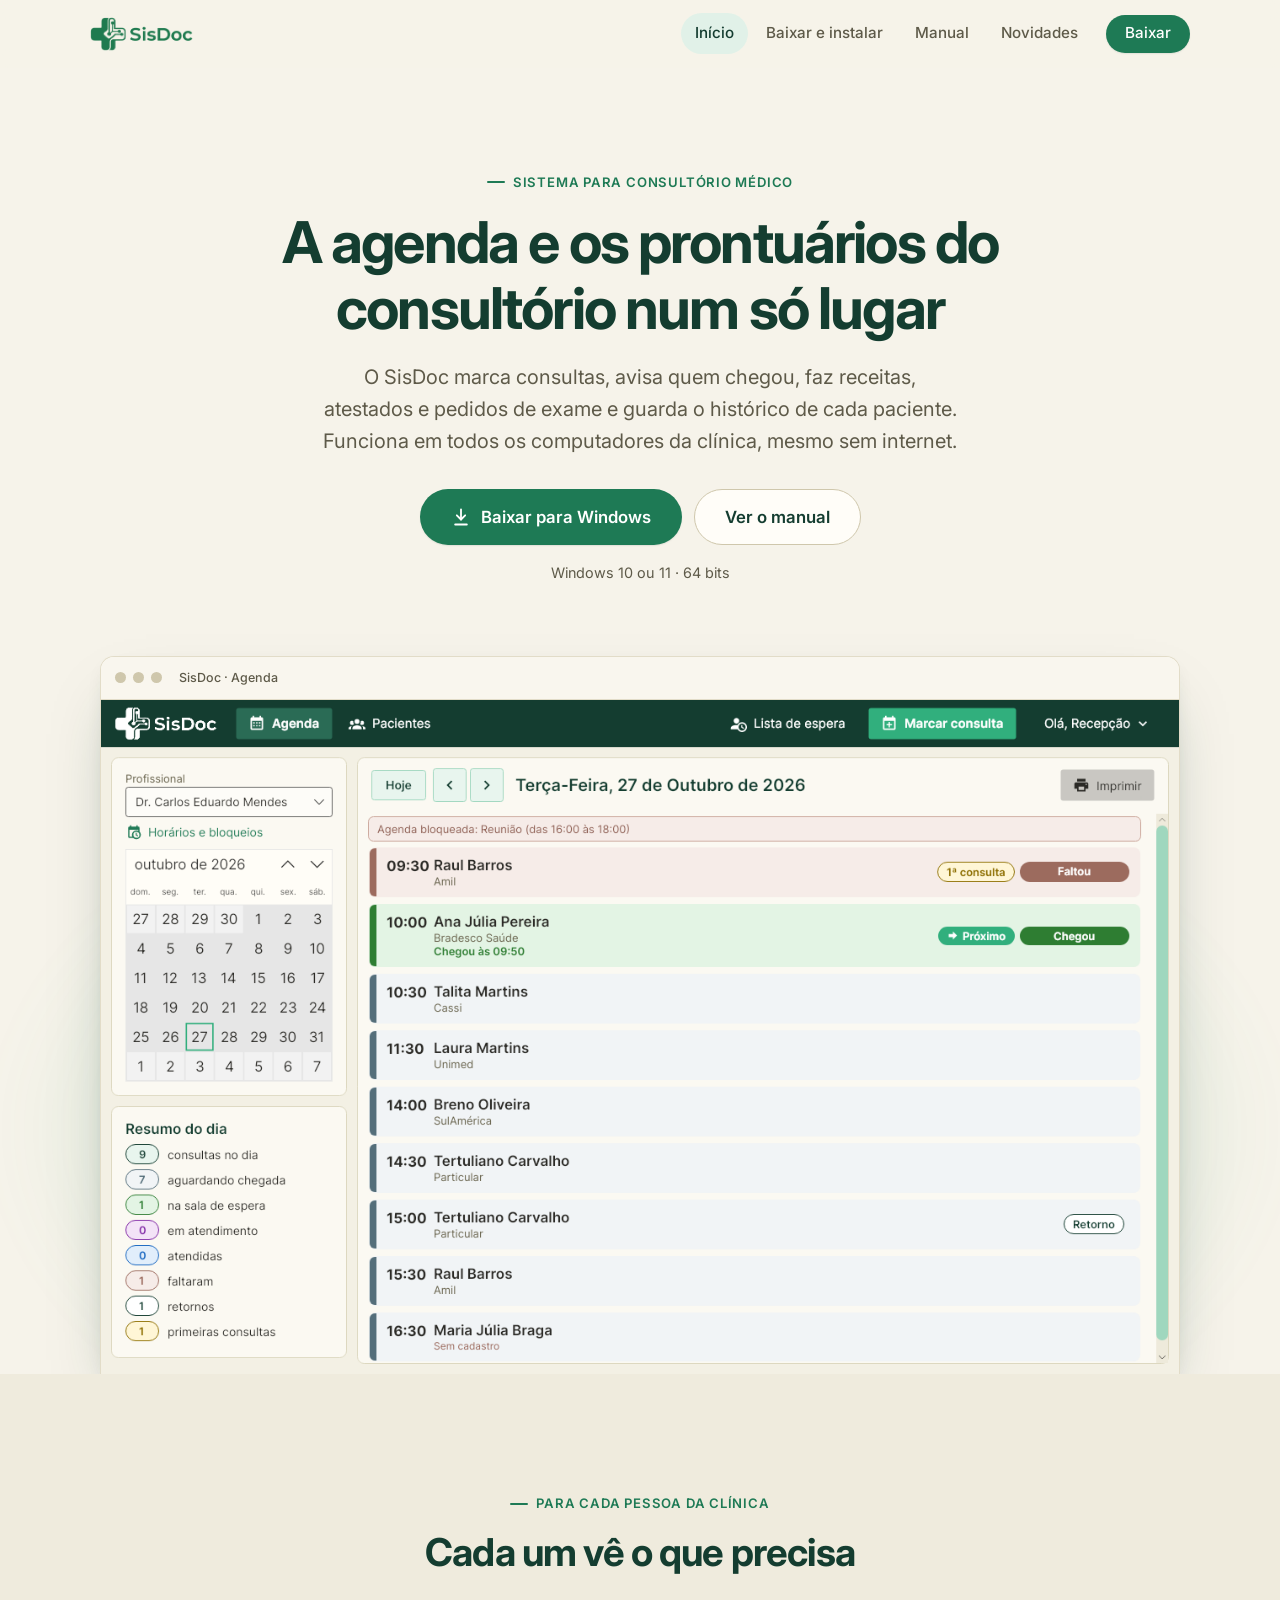
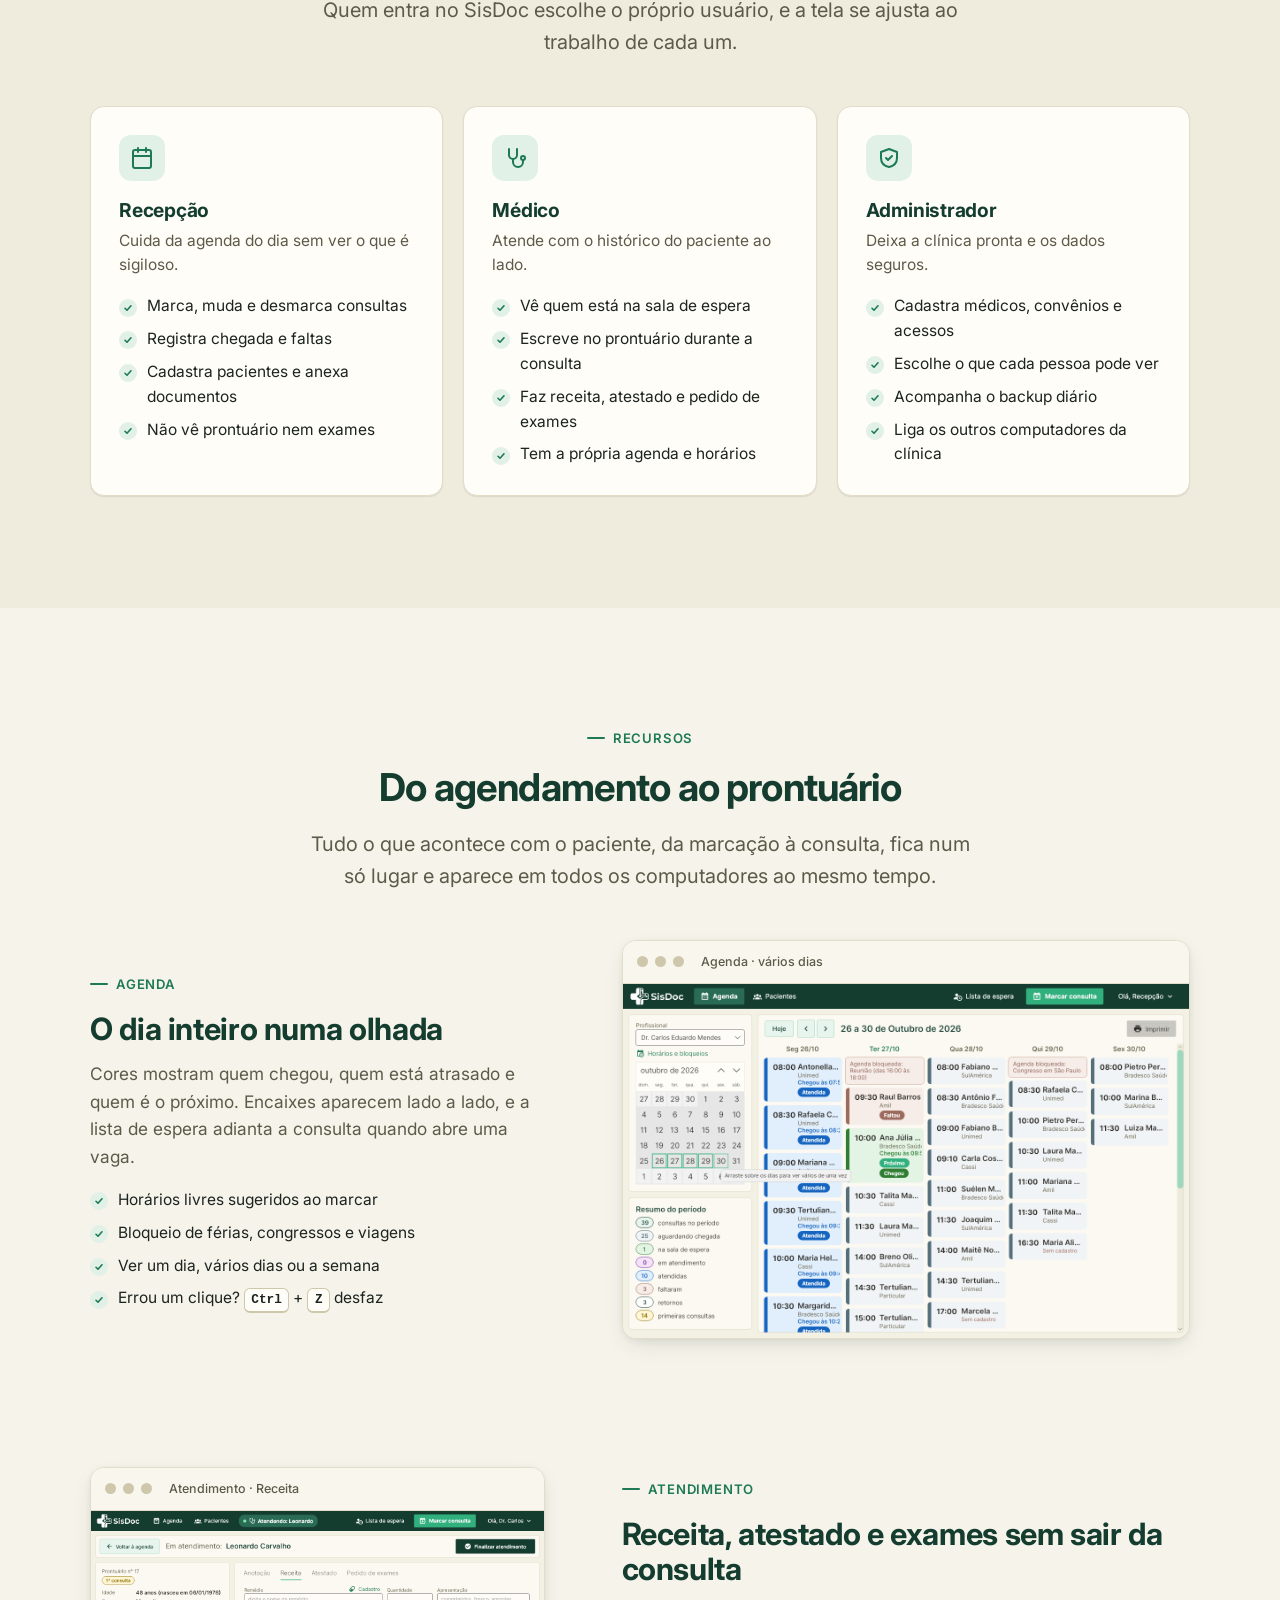
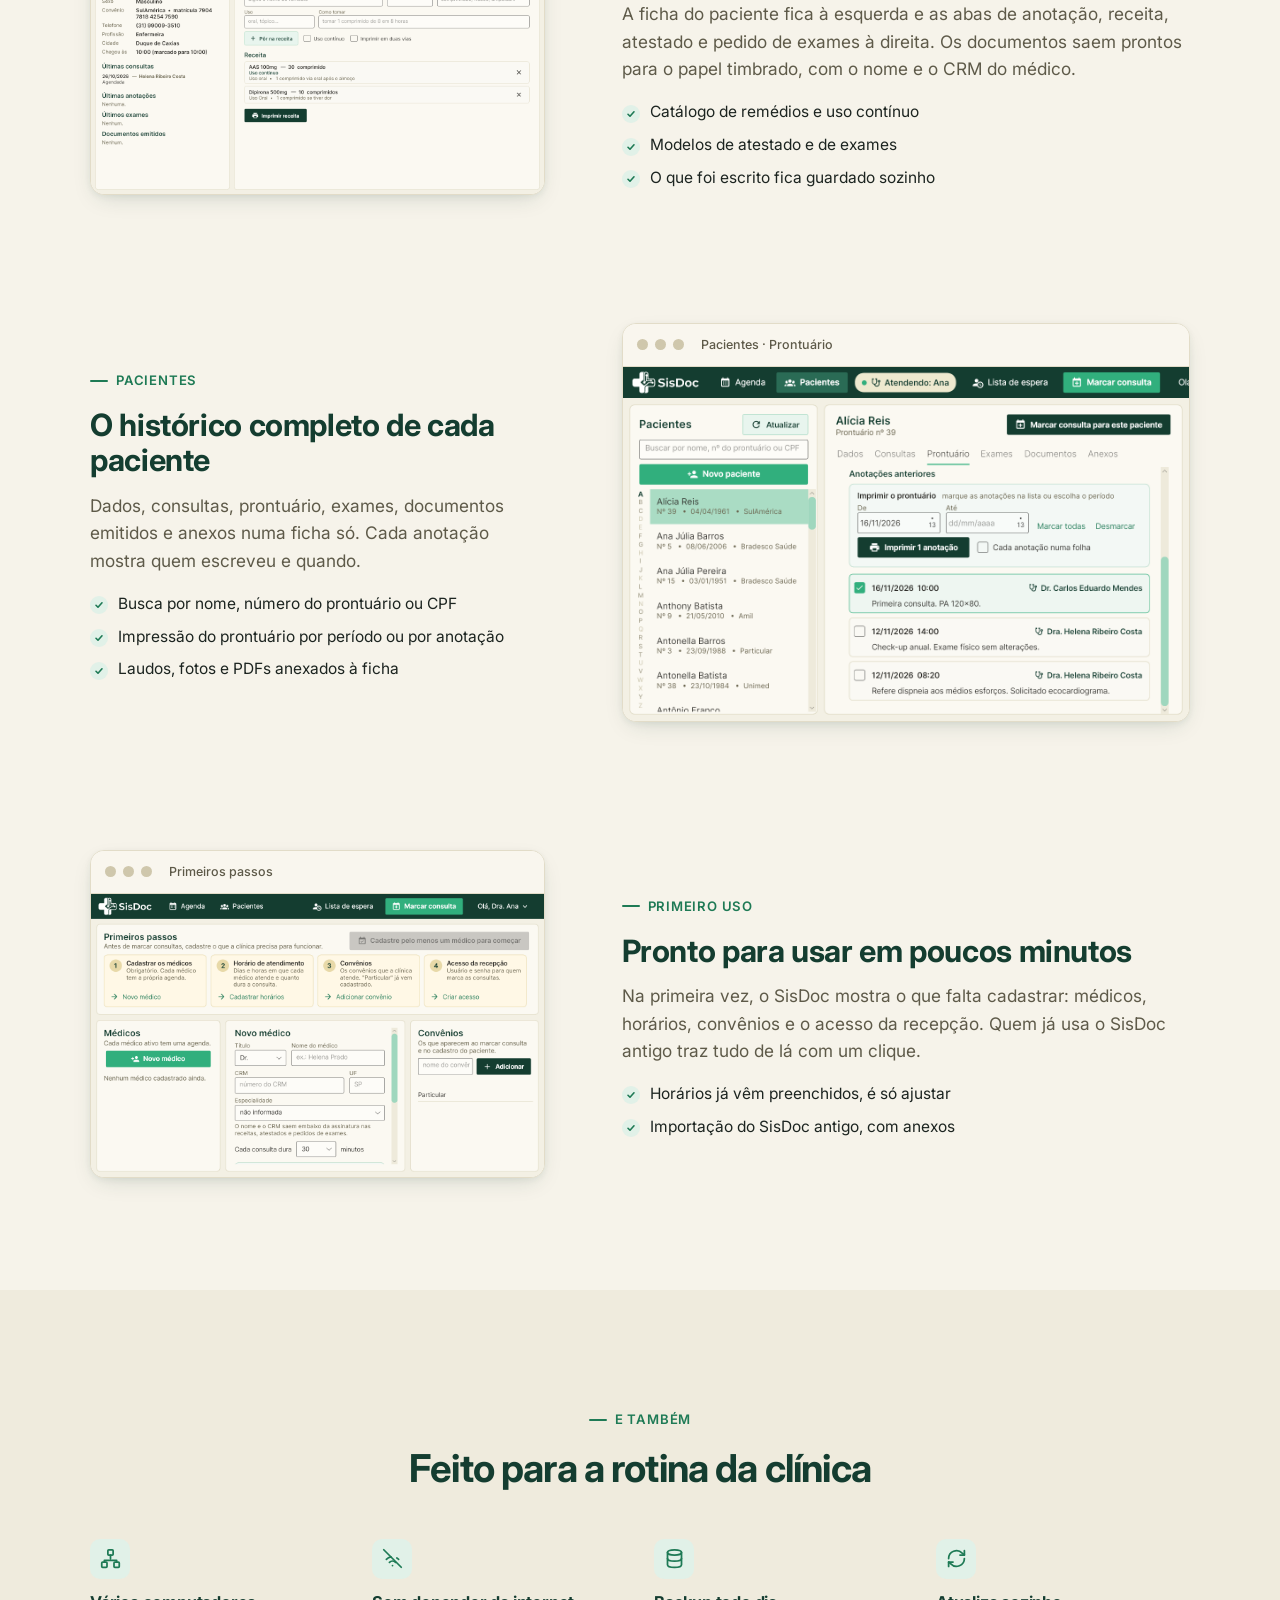
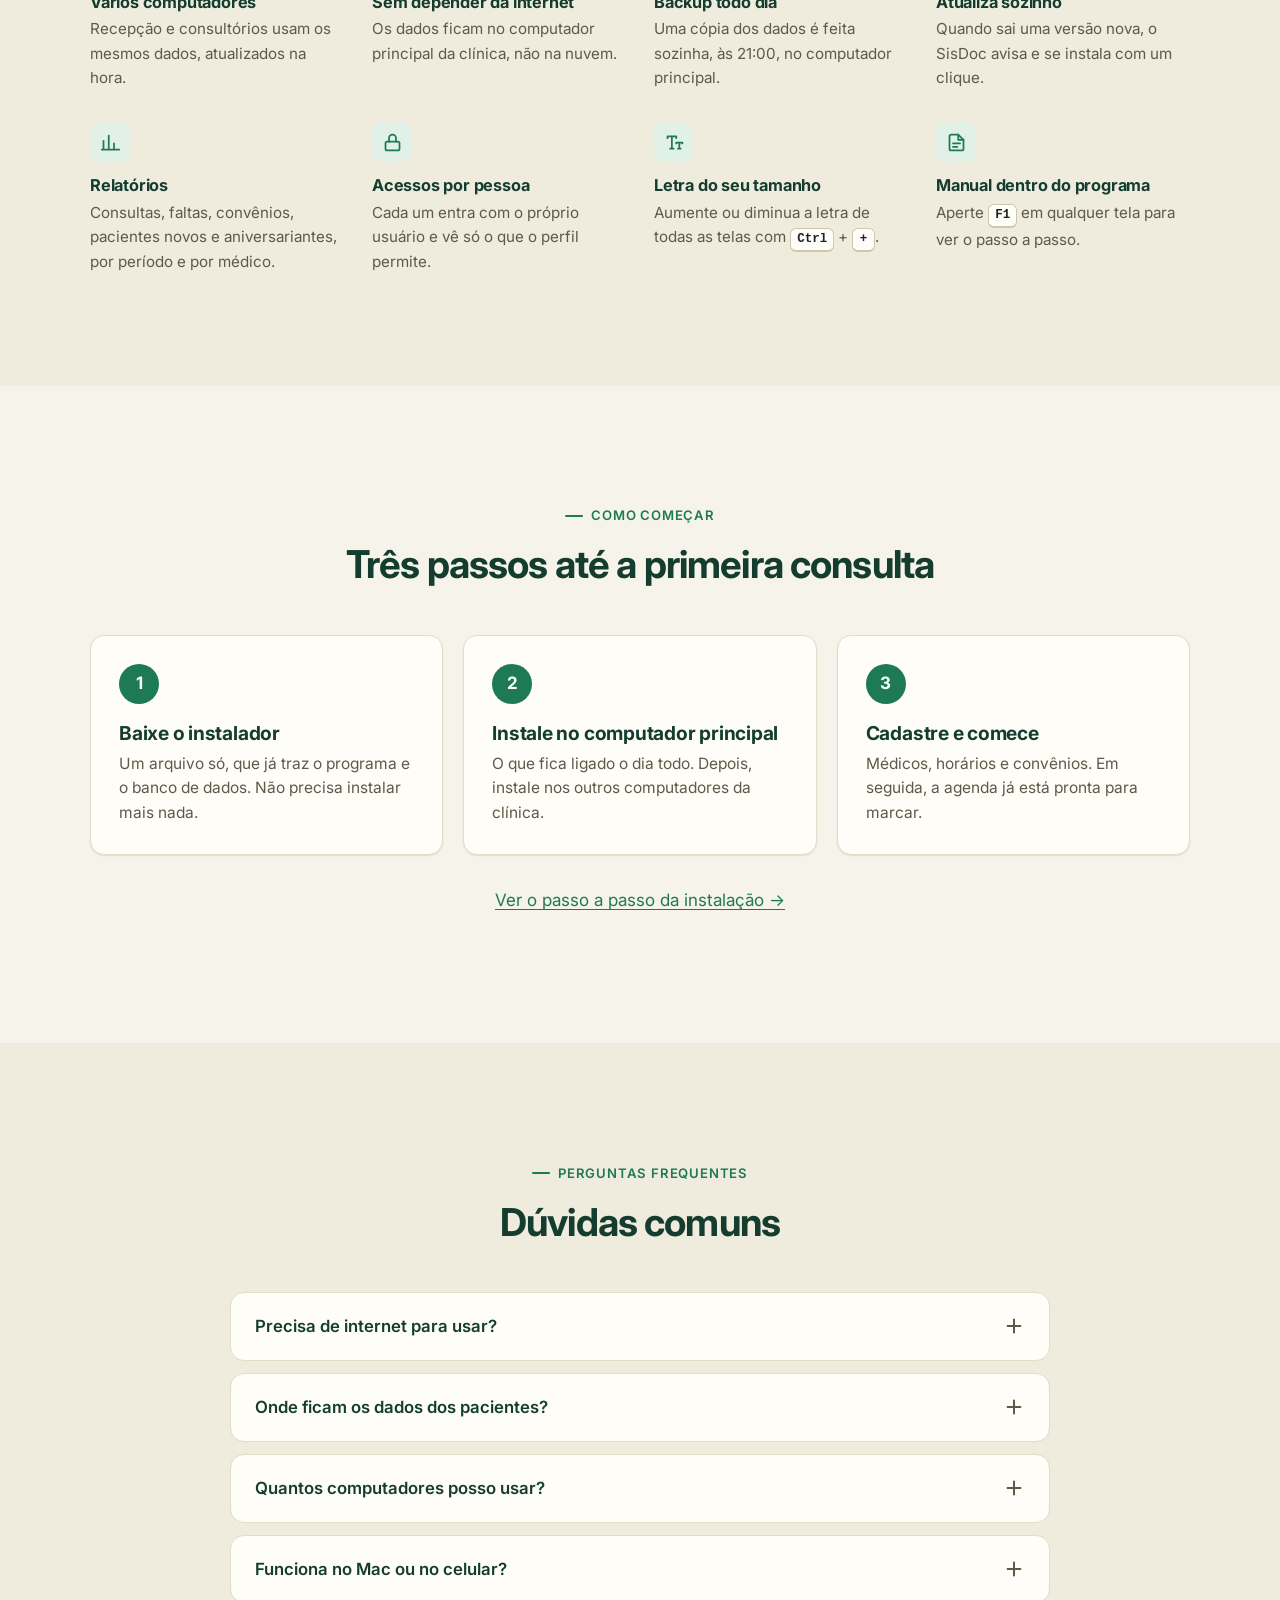
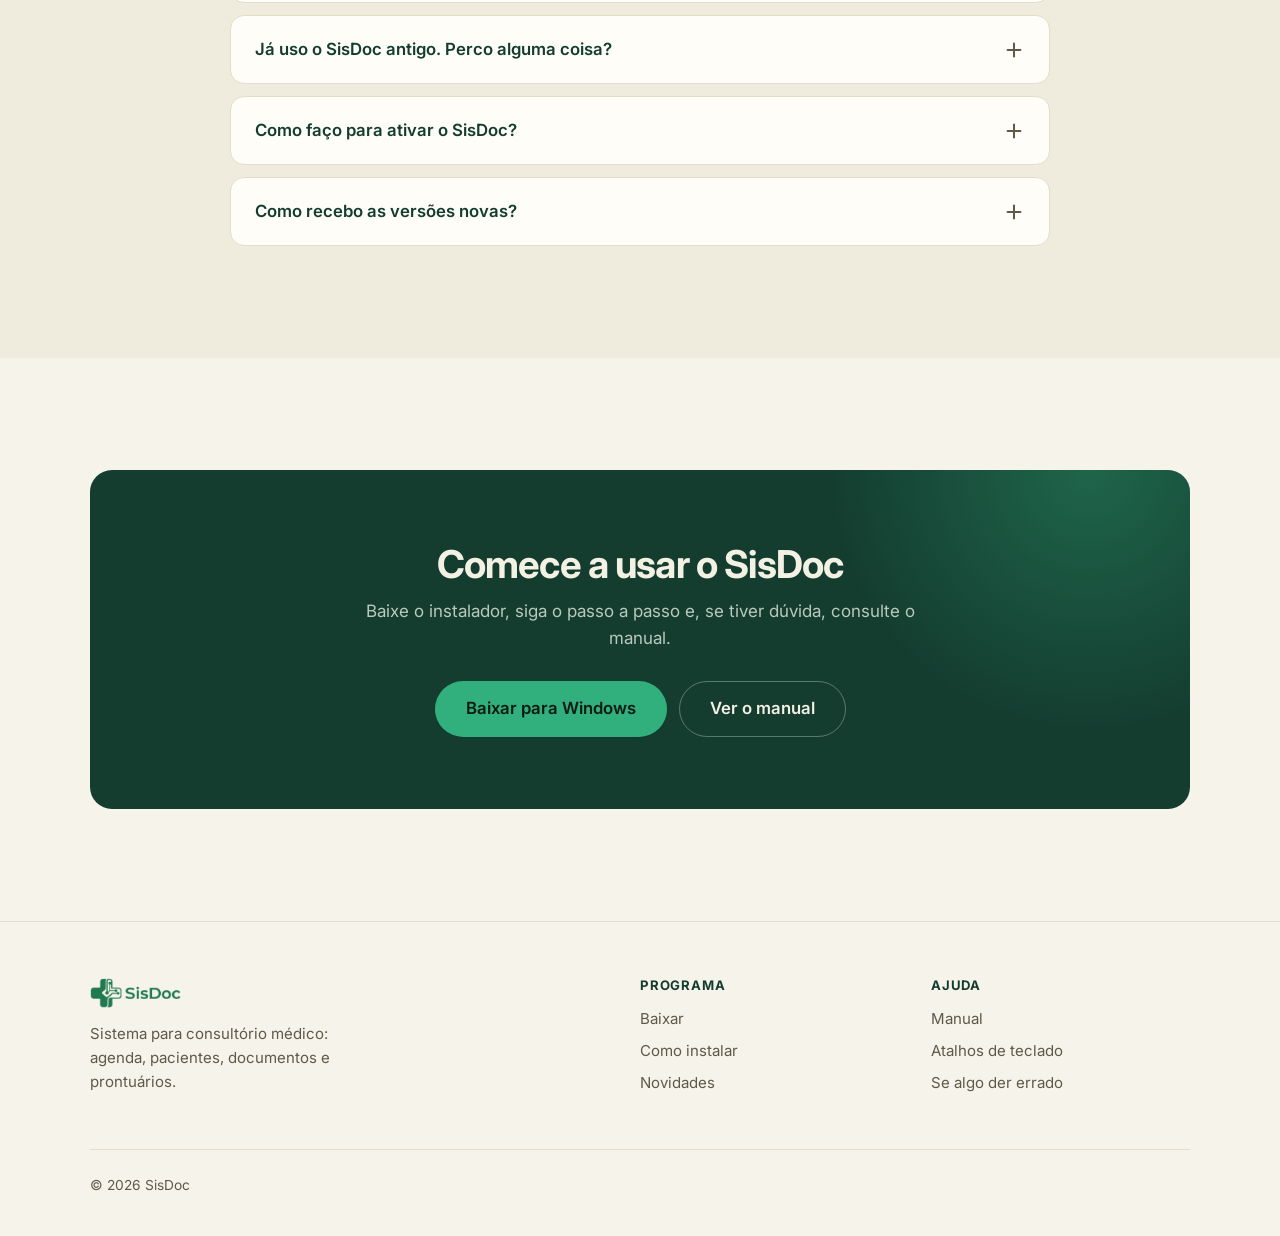
==== index.html @ e2f2bb1e "Site atualizado a partir de d1e80e1" ====
<!doctype html>
<html lang="pt-BR">
<head>
  <meta charset="utf-8">
  <meta name="viewport" content="width=device-width, initial-scale=1">
  <title>SisDoc · Sistema para consultório médico</title>
  <meta name="description" content="Agenda de consultas, cadastro de pacientes, receitas, atestados, pedidos de exame e prontuários num só programa, para a recepção e para o médico.">
  <meta property="og:title" content="SisDoc · Sistema para consultório médico">
  <meta property="og:description" content="A agenda e os prontuários do consultório num só lugar. Funciona em todos os computadores da clínica, mesmo sem internet.">
  <meta property="og:image" content="images/31-agenda-dia.png">
  <meta name="theme-color" content="#143D30">
  <link rel="icon" type="image/png" href="assets/icon.png">
  <link rel="preconnect" href="https://fonts.googleapis.com">
  <link rel="preconnect" href="https://fonts.gstatic.com" crossorigin>
  <link href="https://fonts.googleapis.com/css2?family=Inter:wght@400;500;600;700;800&display=swap" rel="stylesheet">
  <link rel="stylesheet" href="assets/style.css">
  <script>document.documentElement.classList.add("js")</script>
</head>
<body>
  <a class="skip-link" href="#conteudo">Pular para o conteúdo</a>

  <header class="site-header">
    <div class="container">
      <a class="brand" href="./" aria-label="SisDoc, página inicial">
        <img class="logo-light" src="assets/logo.png" alt="SisDoc" width="104" height="34">
        <img class="logo-dark" src="assets/logo-white.png" alt="SisDoc" width="104" height="34">
      </a>
      <button class="nav-toggle" type="button" aria-expanded="false" aria-controls="menu" aria-label="Abrir o menu">
        <svg viewBox="0 0 24 24" fill="none" stroke="currentColor" stroke-width="2" stroke-linecap="round"><path d="M4 7h16M4 12h16M4 17h16"/></svg>
      </button>
      <nav class="nav" id="menu" aria-label="Principal">
        <a href="./" aria-current="page">Início</a>
        <a href="baixar.html">Baixar e instalar</a>
        <a href="manual.html">Manual</a>
        <a href="novidades.html">Novidades</a>
        <a class="btn btn-primary btn-sm" href="baixar.html">Baixar</a>
      </nav>
    </div>
  </header>

  <main id="conteudo">
    <div class="hero">
      <div class="container">
        <p class="eyebrow">Sistema para consultório médico</p>
        <h1>A agenda e os prontuários do consultório num só lugar</h1>
        <p class="lead">O SisDoc marca consultas, avisa quem chegou, faz receitas, atestados e pedidos de exame e guarda o histórico de cada paciente. Funciona em todos os computadores da clínica, mesmo sem internet.</p>
        <div class="hero-actions">
          <a class="btn btn-primary btn-lg" href="baixar.html">
            <svg viewBox="0 0 24 24" fill="none" stroke="currentColor" stroke-width="2.2" stroke-linecap="round" stroke-linejoin="round" aria-hidden="true"><path d="M12 3v12"/><path d="m7 10 5 5 5-5"/><path d="M5 21h14"/></svg>
            Baixar para Windows
          </a>
          <a class="btn btn-secondary btn-lg" href="manual.html">Ver o manual</a>
        </div>
        <p class="hero-meta" data-release-summary>Windows 10 ou 11 · 64 bits</p>
        <div class="hero-shot">
          <div class="window">
            <div class="window-bar" aria-hidden="true"><span></span><span></span><span></span><em>SisDoc · Agenda</em></div>
            <img src="images/31-agenda-dia.png" width="1280" height="800" alt="Tela da agenda do SisDoc: à esquerda o calendário e o resumo do dia, à direita as consultas do dia com o nome do paciente, o convênio e etiquetas como Chegou, Próximo, Faltou e 1ª consulta.">
          </div>
        </div>
      </div>
    </div>

    <section class="section-alt" id="para-quem">
      <div class="container">
        <div class="section-head center reveal">
          <p class="eyebrow">Para cada pessoa da clínica</p>
          <h2>Cada um vê o que precisa</h2>
          <p class="lead">Quem entra no SisDoc escolhe o próprio usuário, e a tela se ajusta ao trabalho de cada um.</p>
        </div>
        <div class="cards">
          <article class="card reveal">
            <div class="icon-badge"><svg viewBox="0 0 24 24" fill="none" stroke="currentColor" stroke-width="2" stroke-linecap="round" stroke-linejoin="round" aria-hidden="true"><rect x="3" y="4" width="18" height="18" rx="2"/><path d="M16 2v4M8 2v4M3 10h18"/></svg></div>
            <h3>Recepção</h3>
            <p class="muted">Cuida da agenda do dia sem ver o que é sigiloso.</p>
            <ul class="checklist">
              <li>Marca, muda e desmarca consultas</li>
              <li>Registra chegada e faltas</li>
              <li>Cadastra pacientes e anexa documentos</li>
              <li>Não vê prontuário nem exames</li>
            </ul>
          </article>
          <article class="card reveal">
            <div class="icon-badge"><svg viewBox="0 0 24 24" fill="none" stroke="currentColor" stroke-width="2" stroke-linecap="round" stroke-linejoin="round" aria-hidden="true"><path d="M6 3v6a4 4 0 0 0 8 0V3"/><path d="M10 13v3a5 5 0 0 0 10 0v-2"/><circle cx="20" cy="12" r="2"/></svg></div>
            <h3>Médico</h3>
            <p class="muted">Atende com o histórico do paciente ao lado.</p>
            <ul class="checklist">
              <li>Vê quem está na sala de espera</li>
              <li>Escreve no prontuário durante a consulta</li>
              <li>Faz receita, atestado e pedido de exames</li>
              <li>Tem a própria agenda e horários</li>
            </ul>
          </article>
          <article class="card reveal">
            <div class="icon-badge"><svg viewBox="0 0 24 24" fill="none" stroke="currentColor" stroke-width="2" stroke-linecap="round" stroke-linejoin="round" aria-hidden="true"><path d="M12 3 4 6v6c0 5 3.5 8 8 9 4.5-1 8-4 8-9V6z"/><path d="m9 12 2 2 4-4"/></svg></div>
            <h3>Administrador</h3>
            <p class="muted">Deixa a clínica pronta e os dados seguros.</p>
            <ul class="checklist">
              <li>Cadastra médicos, convênios e acessos</li>
              <li>Escolhe o que cada pessoa pode ver</li>
              <li>Acompanha o backup diário</li>
              <li>Liga os outros computadores da clínica</li>
            </ul>
          </article>
        </div>
      </div>
    </section>

    <section id="recursos">
      <div class="container">
        <div class="section-head center reveal">
          <p class="eyebrow">Recursos</p>
          <h2>Do agendamento ao prontuário</h2>
          <p class="lead">Tudo o que acontece com o paciente, da marcação à consulta, fica num só lugar e aparece em todos os computadores ao mesmo tempo.</p>
        </div>

        <div class="feature reveal">
          <div class="feature-text">
            <p class="eyebrow">Agenda</p>
            <h3>O dia inteiro numa olhada</h3>
            <p class="lead">Cores mostram quem chegou, quem está atrasado e quem é o próximo. Encaixes aparecem lado a lado, e a lista de espera adianta a consulta quando abre uma vaga.</p>
            <ul class="checklist">
              <li>Horários livres sugeridos ao marcar</li>
              <li>Bloqueio de férias, congressos e viagens</li>
              <li>Ver um dia, vários dias ou a semana</li>
              <li>Errou um clique? <kbd>Ctrl</kbd> + <kbd>Z</kbd> desfaz</li>
            </ul>
          </div>
          <div class="window">
            <div class="window-bar" aria-hidden="true"><span></span><span></span><span></span><em>Agenda · vários dias</em></div>
            <img src="images/32-agenda-varios-dias.png" width="1280" height="800" loading="lazy" alt="Agenda de segunda a sexta lado a lado, com consultas atendidas em azul, quem chegou em verde, faltas e dias bloqueados.">
          </div>
        </div>

        <div class="feature reverse reveal">
          <div class="feature-text">
            <p class="eyebrow">Atendimento</p>
            <h3>Receita, atestado e exames sem sair da consulta</h3>
            <p class="lead">A ficha do paciente fica à esquerda e as abas de anotação, receita, atestado e pedido de exames à direita. Os documentos saem prontos para o papel timbrado, com o nome e o CRM do médico.</p>
            <ul class="checklist">
              <li>Catálogo de remédios e uso contínuo</li>
              <li>Modelos de atestado e de exames</li>
              <li>O que foi escrito fica guardado sozinho</li>
            </ul>
          </div>
          <div class="window">
            <div class="window-bar" aria-hidden="true"><span></span><span></span><span></span><em>Atendimento · Receita</em></div>
            <img src="images/23-atendimento-receita.png" width="1280" height="800" loading="lazy" alt="Tela de atendimento: à esquerda a ficha resumida do paciente, à direita a aba Receita com dois remédios e o botão Imprimir receita.">
          </div>
        </div>

        <div class="feature reveal">
          <div class="feature-text">
            <p class="eyebrow">Pacientes</p>
            <h3>O histórico completo de cada paciente</h3>
            <p class="lead">Dados, consultas, prontuário, exames, documentos emitidos e anexos numa ficha só. Cada anotação mostra quem escreveu e quando.</p>
            <ul class="checklist">
              <li>Busca por nome, número do prontuário ou CPF</li>
              <li>Impressão do prontuário por período ou por anotação</li>
              <li>Laudos, fotos e PDFs anexados à ficha</li>
            </ul>
          </div>
          <div class="window">
            <div class="window-bar" aria-hidden="true"><span></span><span></span><span></span><em>Pacientes · Prontuário</em></div>
            <img src="images/44-imprimir-prontuario.png" width="1280" height="800" loading="lazy" alt="Ficha do paciente na aba Prontuário, com as anotações anteriores, o nome do médico em cada uma e as opções para imprimir.">
          </div>
        </div>

        <div class="feature reverse reveal">
          <div class="feature-text">
            <p class="eyebrow">Primeiro uso</p>
            <h3>Pronto para usar em poucos minutos</h3>
            <p class="lead">Na primeira vez, o SisDoc mostra o que falta cadastrar: médicos, horários, convênios e o acesso da recepção. Quem já usa o SisDoc antigo traz tudo de lá com um clique.</p>
            <ul class="checklist">
              <li>Horários já vêm preenchidos, é só ajustar</li>
              <li>Importação do SisDoc antigo, com anexos</li>
            </ul>
          </div>
          <div class="window">
            <div class="window-bar" aria-hidden="true"><span></span><span></span><span></span><em>Primeiros passos</em></div>
            <img src="images/42-primeiros-passos.png" width="1280" height="800" loading="lazy" alt="Tela Primeiros passos com quatro etapas: cadastrar os médicos, horário de atendimento, convênios e acesso da recepção.">
          </div>
        </div>
      </div>
    </section>

    <section class="section-alt" id="mais">
      <div class="container">
        <div class="section-head center reveal">
          <p class="eyebrow">E também</p>
          <h2>Feito para a rotina da clínica</h2>
        </div>
        <div class="mini-grid">
          <div class="mini reveal">
            <div class="icon-badge"><svg viewBox="0 0 24 24" fill="none" stroke="currentColor" stroke-width="2" stroke-linecap="round" stroke-linejoin="round" aria-hidden="true"><rect x="9" y="2" width="6" height="6" rx="1"/><rect x="2" y="16" width="6" height="6" rx="1"/><rect x="16" y="16" width="6" height="6" rx="1"/><path d="M12 8v4M5 16v-2h14v2"/></svg></div>
            <h3>Vários computadores</h3>
            <p>Recepção e consultórios usam os mesmos dados, atualizados na hora.</p>
          </div>
          <div class="mini reveal">
            <div class="icon-badge"><svg viewBox="0 0 24 24" fill="none" stroke="currentColor" stroke-width="2" stroke-linecap="round" stroke-linejoin="round" aria-hidden="true"><path d="m2 2 20 20"/><path d="M8.5 16.5a5 5 0 0 1 7 0"/><path d="M5 12.9a10 10 0 0 1 5.2-2.8M19 12.9a10 10 0 0 0-2-1.5"/><path d="M12 20h.01"/></svg></div>
            <h3>Sem depender da internet</h3>
            <p>Os dados ficam no computador principal da clínica, não na nuvem.</p>
          </div>
          <div class="mini reveal">
            <div class="icon-badge"><svg viewBox="0 0 24 24" fill="none" stroke="currentColor" stroke-width="2" stroke-linecap="round" stroke-linejoin="round" aria-hidden="true"><ellipse cx="12" cy="5" rx="8" ry="3"/><path d="M4 5v14c0 1.7 3.6 3 8 3s8-1.3 8-3V5"/><path d="M4 12c0 1.7 3.6 3 8 3s8-1.3 8-3"/></svg></div>
            <h3>Backup todo dia</h3>
            <p>Uma cópia dos dados é feita sozinha, às 21:00, no computador principal.</p>
          </div>
          <div class="mini reveal">
            <div class="icon-badge"><svg viewBox="0 0 24 24" fill="none" stroke="currentColor" stroke-width="2" stroke-linecap="round" stroke-linejoin="round" aria-hidden="true"><path d="M21 12a9 9 0 0 1-15.5 6.2L3 16"/><path d="M3 12a9 9 0 0 1 15.5-6.2L21 8"/><path d="M21 3v5h-5M3 21v-5h5"/></svg></div>
            <h3>Atualiza sozinho</h3>
            <p>Quando sai uma versão nova, o SisDoc avisa e se instala com um clique.</p>
          </div>
          <div class="mini reveal">
            <div class="icon-badge"><svg viewBox="0 0 24 24" fill="none" stroke="currentColor" stroke-width="2" stroke-linecap="round" stroke-linejoin="round" aria-hidden="true"><path d="M4 20V10M10 20V4M16 20v-7M22 20H2"/></svg></div>
            <h3>Relatórios</h3>
            <p>Consultas, faltas, convênios, pacientes novos e aniversariantes, por período e por médico.</p>
          </div>
          <div class="mini reveal">
            <div class="icon-badge"><svg viewBox="0 0 24 24" fill="none" stroke="currentColor" stroke-width="2" stroke-linecap="round" stroke-linejoin="round" aria-hidden="true"><rect x="4" y="11" width="16" height="10" rx="2"/><path d="M8 11V7a4 4 0 0 1 8 0v4"/></svg></div>
            <h3>Acessos por pessoa</h3>
            <p>Cada um entra com o próprio usuário e vê só o que o perfil permite.</p>
          </div>
          <div class="mini reveal">
            <div class="icon-badge"><svg viewBox="0 0 24 24" fill="none" stroke="currentColor" stroke-width="2" stroke-linecap="round" stroke-linejoin="round" aria-hidden="true"><path d="M4 7V5h10v2M9 5v14M7 19h4"/><path d="M14 13v-1h7v1M17.5 12v7M16 19h3"/></svg></div>
            <h3>Letra do seu tamanho</h3>
            <p>Aumente ou diminua a letra de todas as telas com <kbd>Ctrl</kbd> + <kbd>+</kbd>.</p>
          </div>
          <div class="mini reveal">
            <div class="icon-badge"><svg viewBox="0 0 24 24" fill="none" stroke="currentColor" stroke-width="2" stroke-linecap="round" stroke-linejoin="round" aria-hidden="true"><path d="M14 3H6a2 2 0 0 0-2 2v14a2 2 0 0 0 2 2h12a2 2 0 0 0 2-2V9z"/><path d="M14 3v6h6M8 13h8M8 17h5"/></svg></div>
            <h3>Manual dentro do programa</h3>
            <p>Aperte <kbd>F1</kbd> em qualquer tela para ver o passo a passo.</p>
          </div>
        </div>
      </div>
    </section>

    <section id="como-comecar">
      <div class="container">
        <div class="section-head center reveal">
          <p class="eyebrow">Como começar</p>
          <h2>Três passos até a primeira consulta</h2>
        </div>
        <div class="steps-row">
          <div class="card step-card reveal">
            <h3>Baixe o instalador</h3>
            <p class="muted">Um arquivo só, que já traz o programa e o banco de dados. Não precisa instalar mais nada.</p>
          </div>
          <div class="card step-card reveal">
            <h3>Instale no computador principal</h3>
            <p class="muted">O que fica ligado o dia todo. Depois, instale nos outros computadores da clínica.</p>
          </div>
          <div class="card step-card reveal">
            <h3>Cadastre e comece</h3>
            <p class="muted">Médicos, horários e convênios. Em seguida, a agenda já está pronta para marcar.</p>
          </div>
        </div>
        <p class="reveal" style="text-align:center;margin-top:32px"><a href="baixar.html">Ver o passo a passo da instalação →</a></p>
      </div>
    </section>

    <section class="section-alt" id="perguntas">
      <div class="container">
        <div class="section-head center reveal">
          <p class="eyebrow">Perguntas frequentes</p>
          <h2>Dúvidas comuns</h2>
        </div>
        <div class="faq">
          <details class="reveal">
            <summary>Precisa de internet para usar?</summary>
            <div><p>Não. Os computadores da clínica conversam pela rede local. A internet só é usada para baixar o instalador e as atualizações.</p></div>
          </details>
          <details class="reveal">
            <summary>Onde ficam os dados dos pacientes?</summary>
            <div><p>No computador principal da clínica, que guarda o banco de dados e faz um backup todo dia às 21:00. Nada é enviado para a internet. De vez em quando, copie a pasta de backups para um HD externo.</p></div>
          </details>
          <details class="reveal">
            <summary>Quantos computadores posso usar?</summary>
            <div><p>Quantos a clínica tiver, desde que estejam na mesma rede. Instale primeiro no computador principal e depois nos outros, com o mesmo instalador.</p></div>
          </details>
          <details class="reveal">
            <summary>Funciona no Mac ou no celular?</summary>
            <div><p>O instalador é para Windows 10 ou 11, de 64 bits. Não há versão para celular.</p></div>
          </details>
          <details class="reveal">
            <summary>Já uso o SisDoc antigo. Perco alguma coisa?</summary>
            <div><p>Não. Na primeira vez que abrir, escolha <b>Importar do SisDoc antigo</b>: médicos, convênios, pacientes, consultas, prontuários e anexos vêm junto, e os usuários e senhas continuam os mesmos. O arquivo antigo só é lido, nunca alterado.</p></div>
          </details>
          <details class="reveal">
            <summary>Como faço para ativar o SisDoc?</summary>
            <div><p>Na primeira vez em cada computador, aparece a tela <b>Ativar o SisDoc neste computador</b>. A ativação é feita pelo responsável pelo SisDoc, uma vez só: chame-o na hora de instalar.</p></div>
          </details>
          <details class="reveal">
            <summary>Como recebo as versões novas?</summary>
            <div><p>Sozinho. Ao abrir, o SisDoc avisa quando há versão nova: clique em <b>Atualizar agora</b> e aceite a permissão do Windows. Os dados da clínica não mudam. Veja o que mudou em <a href="novidades.html">Novidades</a>.</p></div>
          </details>
        </div>
      </div>
    </section>

    <section id="comecar">
      <div class="container">
        <div class="cta-band reveal">
          <h2>Comece a usar o SisDoc</h2>
          <p>Baixe o instalador, siga o passo a passo e, se tiver dúvida, consulte o manual.</p>
          <div class="hero-actions">
            <a class="btn btn-primary btn-lg" href="baixar.html">Baixar para Windows</a>
            <a class="btn btn-ghost-light btn-lg" href="manual.html">Ver o manual</a>
          </div>
        </div>
      </div>
    </section>
  </main>

  <footer class="site-footer">
    <div class="container">
      <div class="footer-grid">
        <div class="footer-brand">
          <img class="logo-light" src="assets/logo.png" alt="SisDoc" width="91" height="30">
          <img class="logo-dark" src="assets/logo-white.png" alt="SisDoc" width="91" height="30">
          <p>Sistema para consultório médico: agenda, pacientes, documentos e prontuários.</p>
        </div>
        <div>
          <h4>Programa</h4>
          <ul>
            <li><a href="baixar.html">Baixar</a></li>
            <li><a href="baixar.html#instalar">Como instalar</a></li>
            <li><a href="novidades.html">Novidades</a></li>
          </ul>
        </div>
        <div>
          <h4>Ajuda</h4>
          <ul>
            <li><a href="manual.html">Manual</a></li>
            <li><a href="manual.html#/atalhos">Atalhos de teclado</a></li>
            <li><a href="baixar.html#problemas">Se algo der errado</a></li>
          </ul>
        </div>
      </div>
      <div class="footer-bottom">
        <span>© <span data-year>2026</span> SisDoc</span>
        <span data-release-version></span>
      </div>
    </div>
  </footer>

  <script src="assets/site.js" defer></script>
</body>
</html>
---- assets/style.css ----
:root {
  --bg: #F6F3EA;
  --bg-alt: #EFEBDD;
  --surface: #FFFDF8;
  --surface-muted: #F9F6EE;
  --border: #E2DCC8;
  --border-strong: #CFC7AC;
  --text: #1C2420;
  --text-muted: #5E5A49;
  --heading: #143D30;
  --brand: #1E7A55;
  --brand-hover: #17644A;
  --brand-soft: #E1F1E8;
  --brand-softer: #EEF7F1;
  --on-brand: #FFFFFF;
  --accent: #31AF7D;
  --dark-band: #143D30;
  --on-dark: #F3F0E4;
  --on-dark-muted: #B9C9BF;
  --notice: #FBF3D9;
  --notice-border: #E8D79C;
  --windows-blue: #0067B8;
  --shadow-sm: 0 1px 2px rgba(20, 61, 48, .06), 0 1px 1px rgba(20, 61, 48, .04);
  --shadow-md: 0 8px 24px -8px rgba(20, 61, 48, .18), 0 2px 6px rgba(20, 61, 48, .06);
  --shadow-lg: 0 32px 64px -24px rgba(20, 61, 48, .35), 0 8px 20px -8px rgba(20, 61, 48, .15);
  --radius-sm: 8px;
  --radius: 14px;
  --radius-lg: 22px;
  --max: 1140px;
  --header-h: 68px;
  color-scheme: light;
}

@media (prefers-color-scheme: dark) {
  :root {
    --bg: #0F1714;
    --bg-alt: #131E1A;
    --surface: #17221E;
    --surface-muted: #1B2823;
    --border: #273630;
    --border-strong: #35483F;
    --text: #E6ECE8;
    --text-muted: #A3B0A8;
    --heading: #E9F3EE;
    --brand: #3FBF8B;
    --brand-hover: #5ACB9C;
    --brand-soft: #1C3A2E;
    --brand-softer: #172E25;
    --on-brand: #0B1A13;
    --accent: #3FBF8B;
    --dark-band: #0B2A20;
    --on-dark: #EAF2EE;
    --on-dark-muted: #9FB6A9;
    --notice: #2A2616;
    --notice-border: #4F4525;
    --windows-blue: #4DA3EE;
    --shadow-sm: 0 1px 2px rgba(0, 0, 0, .3);
    --shadow-md: 0 8px 24px -8px rgba(0, 0, 0, .5);
    --shadow-lg: 0 32px 64px -24px rgba(0, 0, 0, .7);
    color-scheme: dark;
  }
  .logo-light { display: none !important; }
  .logo-dark { display: block !important; }
}

*, *::before, *::after { box-sizing: border-box; }
html { -webkit-text-size-adjust: 100%; scroll-behavior: smooth; scroll-padding-top: calc(var(--header-h) + 16px); }
@media (prefers-reduced-motion: reduce) {
  html { scroll-behavior: auto; }
  *, *::before, *::after { transition: none !important; animation: none !important; }
}
body {
  margin: 0;
  background: var(--bg);
  color: var(--text);
  font-family: Inter, system-ui, -apple-system, "Segoe UI", Roboto, sans-serif;
  font-size: 17px;
  line-height: 1.6;
  -webkit-font-smoothing: antialiased;
  text-rendering: optimizeLegibility;
}
img { max-width: 100%; height: auto; display: block; }
a { color: var(--brand); text-underline-offset: 3px; text-decoration-thickness: 1px; }
a:hover { color: var(--brand-hover); }
:focus-visible { outline: 3px solid var(--accent); outline-offset: 3px; border-radius: 4px; }
h1, h2, h3, h4 { color: var(--heading); line-height: 1.15; letter-spacing: -0.022em; margin: 0 0 .5em; font-weight: 700; }
h1 { font-size: clamp(2.1rem, 4.6vw, 3.6rem); letter-spacing: -0.032em; }
h2 { font-size: clamp(1.7rem, 3vw, 2.4rem); }
h3 { font-size: 1.2rem; letter-spacing: -0.012em; }
p { margin: 0 0 1em; }
b, strong { font-weight: 600; }
kbd {
  display: inline-block;
  min-width: 1.8em;
  padding: .1em .5em;
  border: 1px solid var(--border-strong);
  border-bottom-width: 2px;
  border-radius: 6px;
  background: var(--surface);
  font: 600 .82em/1.5 ui-monospace, "Cascadia Mono", Consolas, monospace;
  text-align: center;
  color: var(--text);
}
code {
  font-family: ui-monospace, "Cascadia Mono", Consolas, monospace;
  font-size: .88em;
  background: var(--surface-muted);
  border: 1px solid var(--border);
  border-radius: 5px;
  padding: .05em .4em;
  overflow-wrap: anywhere;
}

.skip-link {
  position: absolute; left: 16px; top: -100px; z-index: 100;
  background: var(--brand); color: var(--on-brand); padding: 10px 16px; border-radius: var(--radius-sm);
}
.skip-link:focus { top: 12px; }

.container { width: 100%; max-width: var(--max); margin: 0 auto; padding: 0 20px; }
.container.narrow { max-width: 820px; }

.site-header {
  position: sticky; top: 0; z-index: 50;
  height: var(--header-h);
  background: color-mix(in srgb, var(--bg) 82%, transparent);
  backdrop-filter: saturate(1.4) blur(14px);
  -webkit-backdrop-filter: saturate(1.4) blur(14px);
  border-bottom: 1px solid transparent;
  transition: border-color .2s;
}
.site-header.scrolled { border-bottom-color: var(--border); }
.site-header .container { height: 100%; display: flex; align-items: center; gap: 24px; }
.brand { display: flex; align-items: center; flex: none; }
.brand img { height: 34px; width: auto; }
.logo-dark { display: none; }
.nav { display: flex; align-items: center; gap: 4px; margin-left: auto; }
.nav a {
  color: var(--text-muted); text-decoration: none; font-weight: 500; font-size: .95rem;
  padding: 8px 14px; border-radius: 999px; transition: color .15s, background .15s;
}
.nav a:hover { color: var(--heading); background: var(--bg-alt); }
.nav a[aria-current="page"] { color: var(--heading); background: var(--brand-soft); }
.nav .btn { margin-left: 10px; }
.nav a.btn-primary { color: var(--on-brand); background: var(--brand); padding: 6px 18px; }
.nav a.btn-primary:hover { color: var(--on-brand); background: var(--brand-hover); }
.nav-toggle {
  display: none; margin-left: auto; background: none; border: 1px solid var(--border);
  border-radius: 10px; width: 44px; height: 44px; color: var(--heading); cursor: pointer;
  align-items: center; justify-content: center;
}
.nav-toggle svg { width: 22px; height: 22px; }

.btn {
  display: inline-flex; align-items: center; justify-content: center; gap: 10px;
  min-height: 46px; padding: 10px 22px; border-radius: 999px;
  font: inherit; font-weight: 600; font-size: .98rem; line-height: 1.2;
  text-decoration: none; cursor: pointer; border: 1px solid transparent;
  transition: background .15s, color .15s, border-color .15s, transform .15s, box-shadow .15s;
  white-space: nowrap;
}
.btn svg { width: 20px; height: 20px; flex: none; }
.btn-primary { background: var(--brand); color: var(--on-brand); box-shadow: var(--shadow-sm); }
.btn-primary:hover { background: var(--brand-hover); color: var(--on-brand); transform: translateY(-1px); box-shadow: var(--shadow-md); }
.btn-secondary { background: var(--surface); color: var(--heading); border-color: var(--border-strong); }
.btn-secondary:hover { color: var(--heading); border-color: var(--heading); }
.btn-ghost-light { background: transparent; color: var(--on-dark); border-color: rgba(255,255,255,.3); }
.btn-ghost-light:hover { color: var(--on-dark); border-color: var(--on-dark); }
.btn-lg { min-height: 56px; padding: 14px 30px; font-size: 1.05rem; }
.btn-sm { min-height: 38px; padding: 6px 16px; font-size: .9rem; }

.eyebrow {
  display: inline-flex; align-items: center; gap: 8px;
  font-size: .82rem; font-weight: 600; letter-spacing: .06em; text-transform: uppercase;
  color: var(--brand); margin: 0 0 16px;
}
.eyebrow::before { content: ""; width: 18px; height: 2px; background: currentColor; border-radius: 2px; }
.lead { font-size: clamp(1.08rem, 1.6vw, 1.25rem); color: var(--text-muted); line-height: 1.6; }
.muted { color: var(--text-muted); }
.small { font-size: .9rem; }

section { padding: clamp(64px, 9vw, 112px) 0; }
.section-alt { background: var(--bg-alt); }
.section-head { max-width: 680px; margin: 0 0 48px; }
.section-head.center { margin-left: auto; margin-right: auto; text-align: center; }
.section-head.center .eyebrow { justify-content: center; }

.hero { padding: clamp(48px, 8vw, 96px) 0 0; text-align: center; overflow: hidden; }
.hero h1 { max-width: 22ch; margin: 0 auto 20px; }
.hero .lead { max-width: 640px; margin: 0 auto 32px; }
.hero-actions { display: flex; gap: 12px; justify-content: center; flex-wrap: wrap; }
.hero-meta { margin: 16px 0 0; font-size: .9rem; color: var(--text-muted); min-height: 1.6em; }
.hero-shot { margin: clamp(40px, 6vw, 72px) auto 0; max-width: 1080px; position: relative; }
.hero-shot::before {
  content: ""; position: absolute; inset: 12% -10% -20%; z-index: -1;
  background: radial-gradient(closest-side, color-mix(in srgb, var(--accent) 28%, transparent), transparent);
  filter: blur(20px);
}

.window {
  background: var(--surface);
  border: 1px solid var(--border);
  border-radius: var(--radius);
  box-shadow: var(--shadow-lg);
  overflow: hidden;
}
.window-bar { display: flex; align-items: center; gap: 7px; padding: 11px 14px; background: var(--surface-muted); border-bottom: 1px solid var(--border); }
.window-bar span { width: 11px; height: 11px; border-radius: 50%; background: var(--border-strong); }
.window-bar em { margin-left: 10px; font-style: normal; font-size: .78rem; color: var(--text-muted); font-weight: 500; }
.window img { width: 100%; }
.hero .window { border-bottom-left-radius: 0; border-bottom-right-radius: 0; border-bottom: 0; }

.cards { display: grid; gap: 20px; grid-template-columns: repeat(3, 1fr); }
.cards.two { grid-template-columns: repeat(2, 1fr); }
.cards.four { grid-template-columns: repeat(4, 1fr); }
.card {
  background: var(--surface); border: 1px solid var(--border); border-radius: var(--radius);
  padding: 28px; box-shadow: var(--shadow-sm);
}
.card h3 { margin-bottom: 8px; }
.card p:last-child, .card ul:last-child { margin-bottom: 0; }
.card .muted { font-size: .97rem; }
.icon-badge {
  width: 46px; height: 46px; border-radius: 12px; display: grid; place-items: center;
  background: var(--brand-soft); color: var(--brand); margin-bottom: 18px;
}
.icon-badge svg { width: 24px; height: 24px; }
.checklist { list-style: none; padding: 0; margin: 16px 0 0; display: grid; gap: 8px; }
.checklist li { position: relative; padding-left: 28px; font-size: .97rem; }
.checklist li::before {
  content: ""; position: absolute; left: 0; top: .28em; width: 18px; height: 18px; border-radius: 50%;
  background: var(--brand-soft) url("data:image/svg+xml,%3Csvg xmlns='http://www.w3.org/2000/svg' viewBox='0 0 24 24' fill='none' stroke='%231E7A55' stroke-width='3.2' stroke-linecap='round' stroke-linejoin='round'%3E%3Cpath d='m6 12.5 4 4 8-9'/%3E%3C/svg%3E") center / 12px no-repeat;
}

.feature { display: grid; grid-template-columns: 1fr 1.25fr; gap: clamp(32px, 6vw, 80px); align-items: center; }
.feature + .feature { margin-top: clamp(72px, 10vw, 128px); }
.feature.reverse .feature-text { order: 2; }
.feature-text h3 { font-size: clamp(1.5rem, 2.4vw, 2rem); margin-bottom: 14px; }
.feature-text .lead { font-size: 1.08rem; }
.feature .window { box-shadow: var(--shadow-md); }

.mini-grid { display: grid; grid-template-columns: repeat(4, 1fr); gap: 32px 28px; }
.mini h3 { font-size: 1.02rem; margin-bottom: 6px; }
.mini p { color: var(--text-muted); font-size: .95rem; margin: 0; }
.mini .icon-badge { width: 40px; height: 40px; border-radius: 10px; margin-bottom: 14px; }
.mini .icon-badge svg { width: 21px; height: 21px; }

.steps-row { display: grid; grid-template-columns: repeat(3, 1fr); gap: 20px; counter-reset: step; }
.step-card { position: relative; counter-increment: step; }
.step-card::before {
  content: counter(step); display: grid; place-items: center;
  width: 40px; height: 40px; border-radius: 50%; margin-bottom: 18px;
  background: var(--brand); color: var(--on-brand); font-weight: 700;
}

.faq { max-width: 820px; margin: 0 auto; display: grid; gap: 12px; }
.faq details {
  background: var(--surface); border: 1px solid var(--border); border-radius: var(--radius);
  padding: 0 24px; transition: border-color .15s, box-shadow .15s;
}
.faq details[open] { border-color: var(--border-strong); box-shadow: var(--shadow-sm); }
.faq summary {
  list-style: none; cursor: pointer; padding: 20px 36px 20px 0; position: relative;
  font-weight: 600; color: var(--heading); font-size: 1.05rem;
}
.faq summary::-webkit-details-marker { display: none; }
.faq summary::after {
  content: ""; position: absolute; right: 0; top: 50%; width: 22px; height: 22px; margin-top: -11px;
  background: url("data:image/svg+xml,%3Csvg xmlns='http://www.w3.org/2000/svg' viewBox='0 0 24 24' fill='none' stroke='%235E5A49' stroke-width='2.2' stroke-linecap='round' stroke-linejoin='round'%3E%3Cpath d='M12 5v14M5 12h14'/%3E%3C/svg%3E") center / contain no-repeat;
  transition: transform .2s;
}
.faq details[open] summary::after { transform: rotate(45deg); }
.faq details > div { padding: 0 0 20px; color: var(--text-muted); }
.faq details > div p:last-child { margin: 0; }

.cta-band { background: var(--dark-band); color: var(--on-dark); border-radius: var(--radius-lg); padding: clamp(40px, 6vw, 72px); text-align: center; position: relative; overflow: hidden; }
.cta-band::before {
  content: ""; position: absolute; width: 520px; height: 520px; right: -160px; top: -260px; border-radius: 50%;
  background: radial-gradient(closest-side, rgba(49, 175, 125, .35), transparent);
}
.cta-band h2 { color: var(--on-dark); margin-bottom: 12px; position: relative; }
.cta-band p { color: var(--on-dark-muted); max-width: 560px; margin: 0 auto 28px; position: relative; }
.cta-band .hero-actions { position: relative; }
.cta-band .btn-primary { background: var(--accent); color: #0B1A13; }
.cta-band .btn-primary:hover { background: #45C192; color: #0B1A13; }

.page-head { padding: clamp(48px, 7vw, 88px) 0 clamp(32px, 4vw, 48px); }
.page-head h1 { font-size: clamp(2rem, 4vw, 3rem); }
.page-head .lead { max-width: 640px; }

.download-card {
  display: grid; grid-template-columns: auto 1fr auto; gap: 24px; align-items: center;
  background: var(--surface); border: 1px solid var(--border); border-radius: var(--radius-lg);
  padding: 28px 32px; box-shadow: var(--shadow-md);
}
.download-card .app-icon { width: 64px; height: 64px; border-radius: 16px; }
.download-card h2 { font-size: 1.4rem; margin-bottom: 4px; }
.download-card p { margin: 0; color: var(--text-muted); font-size: .95rem; }
.download-facts { display: flex; flex-wrap: wrap; gap: 8px; margin-top: 12px; }
.chip {
  display: inline-flex; align-items: center; gap: 6px; padding: 4px 12px; border-radius: 999px;
  background: var(--brand-softer); color: var(--heading); font-size: .82rem; font-weight: 500;
  border: 1px solid var(--brand-soft);
}
.chip.warning { background: var(--notice); border-color: var(--notice-border); }

.toc-chips { display: flex; flex-wrap: wrap; gap: 8px; margin: 28px 0 0; }
.toc-chips a {
  text-decoration: none; color: var(--heading); font-weight: 500; font-size: .92rem;
  padding: 8px 16px; border-radius: 999px; border: 1px solid var(--border-strong); background: var(--surface);
}
.toc-chips a:hover { border-color: var(--heading); }

.timeline { list-style: none; padding: 0; margin: 0; counter-reset: item; position: relative; }
.timeline > li { counter-increment: item; position: relative; padding: 0 0 28px 64px; }
.timeline > li::before {
  content: counter(item); position: absolute; left: 0; top: 0; width: 40px; height: 40px; border-radius: 50%;
  background: var(--surface); border: 2px solid var(--brand); color: var(--brand); font-weight: 700;
  display: grid; place-items: center; z-index: 1;
}
.timeline > li::after { content: ""; position: absolute; left: 19px; top: 40px; bottom: 0; width: 2px; background: var(--border); }
.timeline > li:last-child::after { display: none; }
.timeline > li:last-child { padding-bottom: 0; }
.timeline h3 { font-size: 1.1rem; margin: 6px 0 6px; }
.timeline p { margin: 0 0 .6em; color: var(--text-muted); }
.timeline .callout { margin-top: 12px; }

.callout {
  display: flex; gap: 14px; padding: 16px 18px; border-radius: var(--radius);
  background: var(--notice); border: 1px solid var(--notice-border); color: var(--text);
}
.callout svg { width: 22px; height: 22px; flex: none; color: #9A6B00; margin-top: 2px; }
.callout p { margin: 0; }
.callout.info { background: var(--brand-softer); border-color: var(--brand-soft); }
.callout.info svg { color: var(--brand); }
.smartscreen {
  display: inline-flex; flex-wrap: wrap; align-items: center; gap: 8px; margin-top: 10px;
  padding: 8px 14px; border-radius: 6px; background: var(--windows-blue); color: #fff; font-size: .88rem;
}
.smartscreen b { font-weight: 600; }

.table-wrap { overflow-x: auto; border: 1px solid var(--border); border-radius: var(--radius); background: var(--surface); }
table { width: 100%; border-collapse: collapse; font-size: .96rem; }
th, td { text-align: left; padding: 14px 18px; vertical-align: top; border-bottom: 1px solid var(--border); }
th { background: var(--surface-muted); color: var(--heading); font-weight: 600; font-size: .88rem; }
tr:last-child td { border-bottom: 0; }

.site-footer { border-top: 1px solid var(--border); padding: 56px 0 40px; font-size: .94rem; color: var(--text-muted); }
.footer-grid { display: grid; grid-template-columns: 2fr 1fr 1fr; gap: 32px; }
.footer-grid h4 { font-size: .82rem; text-transform: uppercase; letter-spacing: .06em; color: var(--heading); margin-bottom: 14px; }
.footer-grid ul { list-style: none; padding: 0; margin: 0; display: grid; gap: 8px; }
.footer-grid a { color: var(--text-muted); text-decoration: none; }
.footer-grid a:hover { color: var(--heading); text-decoration: underline; }
.footer-brand img { height: 30px; width: auto; margin-bottom: 14px; }
.footer-brand p { max-width: 30ch; }
.footer-bottom { margin-top: 40px; padding-top: 24px; border-top: 1px solid var(--border); display: flex; justify-content: space-between; gap: 16px; flex-wrap: wrap; font-size: .86rem; }

.js .reveal { opacity: 0; transform: translateY(16px); transition: opacity .6s ease, transform .6s ease; }
.js .reveal.visible { opacity: 1; transform: none; }
.zoomable { cursor: zoom-in; }

.manual-layout { display: grid; grid-template-columns: 290px 1fr; gap: 48px; align-items: start; padding-top: 32px; padding-bottom: 96px; }
.manual-sidebar {
  position: sticky; top: calc(var(--header-h) + 20px);
  max-height: calc(100vh - var(--header-h) - 40px); overflow-y: auto;
  padding-right: 8px; scrollbar-width: thin;
}
.search { position: relative; margin-bottom: 20px; }
.search svg { position: absolute; left: 14px; top: 50%; width: 18px; height: 18px; margin-top: -9px; color: var(--text-muted); pointer-events: none; }
.search input {
  width: 100%; height: 48px; padding: 0 14px 0 42px; border-radius: 12px;
  border: 1px solid var(--border-strong); background: var(--surface); color: var(--text);
  font: inherit; font-size: 1rem;
}
.search input::placeholder { color: var(--text-muted); }
.search input:focus { outline: none; border-color: var(--brand); box-shadow: 0 0 0 4px var(--brand-soft); }
.nav-group { margin-bottom: 6px; }
.nav-group > button {
  width: 100%; display: flex; align-items: center; justify-content: space-between; gap: 8px;
  background: none; border: 0; padding: 9px 10px; border-radius: 8px; cursor: pointer;
  font: inherit; font-weight: 600; color: var(--heading); font-size: .95rem; text-align: left;
}
.nav-group > button:hover { background: var(--bg-alt); }
.nav-group > button svg { width: 16px; height: 16px; transition: transform .2s; color: var(--text-muted); }
.nav-group[data-open="true"] > button svg { transform: rotate(90deg); }
.nav-group ul { list-style: none; margin: 2px 0 8px; padding: 0 0 0 10px; display: none; border-left: 1px solid var(--border); margin-left: 12px; }
.nav-group[data-open="true"] ul { display: block; }
.nav-group li a {
  display: block; padding: 6px 10px; border-radius: 6px; text-decoration: none;
  color: var(--text-muted); font-size: .9rem; line-height: 1.4;
}
.nav-group li a:hover { color: var(--heading); background: var(--bg-alt); }
.nav-group li a[aria-current="page"] { color: var(--brand); background: var(--brand-softer); font-weight: 600; }
.sidebar-extra { border-top: 1px solid var(--border); margin-top: 12px; padding-top: 12px; }
.sidebar-extra a { display: flex; align-items: center; gap: 10px; padding: 8px 10px; border-radius: 8px; text-decoration: none; color: var(--heading); font-weight: 600; font-size: .95rem; }
.sidebar-extra a:hover { background: var(--bg-alt); }
.sidebar-extra a[aria-current="page"] { background: var(--brand-softer); color: var(--brand); }
.sidebar-extra svg { width: 18px; height: 18px; color: var(--text-muted); }
.sidebar-toggle { display: none; }

.manual-main { min-width: 0; max-width: 780px; }
.breadcrumb { display: flex; flex-wrap: wrap; gap: 6px; align-items: center; font-size: .88rem; color: var(--text-muted); margin-bottom: 18px; }
.breadcrumb a { color: var(--text-muted); text-decoration: none; }
.breadcrumb a:hover { color: var(--heading); text-decoration: underline; }
.breadcrumb span[aria-hidden] { opacity: .5; }
.manual-main h1 { font-size: clamp(1.8rem, 3.4vw, 2.5rem); margin-bottom: 24px; }
.manual-steps { list-style: none; padding: 0; margin: 0 0 32px; counter-reset: s; display: grid; gap: 12px; }
.manual-steps li {
  counter-increment: s; position: relative; padding: 16px 20px 16px 62px;
  background: var(--surface); border: 1px solid var(--border); border-radius: var(--radius);
}
.manual-steps li::before {
  content: counter(s); position: absolute; left: 18px; top: 15px; width: 30px; height: 30px; border-radius: 50%;
  background: var(--brand-soft); color: var(--brand); font-weight: 700; font-size: .92rem; display: grid; place-items: center;
}
.manual-steps.single li { padding-left: 20px; }
.manual-steps.single li::before { display: none; }
.manual-figure { margin: 0 0 36px; }
.manual-figure figcaption { font-size: .86rem; color: var(--text-muted); margin-top: 10px; text-align: center; }
.manual-figure a { display: block; cursor: zoom-in; }
.legend { list-style: none; padding: 0; margin: 0 0 32px; display: grid; gap: 10px; }
.legend li { display: flex; gap: 14px; align-items: flex-start; padding: 12px 16px; background: var(--surface); border: 1px solid var(--border); border-radius: 12px; }
.legend .swatch { flex: none; width: 22px; height: 22px; border-radius: 6px; margin-top: 2px; border: 1px solid rgba(0,0,0,.08); }
.related { border-top: 1px solid var(--border); padding-top: 28px; margin-top: 8px; }
.related h2 { font-size: 1.1rem; margin-bottom: 12px; }
.link-list { list-style: none; padding: 0; margin: 0; display: grid; gap: 2px; }
.link-list a {
  display: flex; align-items: center; justify-content: space-between; gap: 12px;
  padding: 12px 14px; border-radius: 10px; text-decoration: none; color: var(--text);
}
.link-list a:hover { background: var(--surface); color: var(--heading); }
.link-list a::after { content: "→"; color: var(--text-muted); transition: transform .15s; }
.link-list a:hover::after { transform: translateX(3px); color: var(--brand); }
.pager { display: grid; grid-template-columns: 1fr 1fr; gap: 16px; margin-top: 36px; }
.pager a {
  display: block; padding: 16px 20px; border: 1px solid var(--border); border-radius: var(--radius);
  text-decoration: none; background: var(--surface); color: var(--heading); font-weight: 600; font-size: .96rem;
}
.pager a:hover { border-color: var(--brand); }
.pager a small { display: block; color: var(--text-muted); font-weight: 500; font-size: .8rem; margin-bottom: 4px; }
.pager .next { text-align: right; grid-column: 2; }
.subject-grid { display: grid; grid-template-columns: repeat(2, 1fr); gap: 16px; margin-bottom: 40px; }
.subject-card {
  display: flex; gap: 16px; align-items: flex-start; padding: 22px; text-decoration: none;
  background: var(--surface); border: 1px solid var(--border); border-radius: var(--radius); color: var(--text);
  transition: border-color .15s, transform .15s, box-shadow .15s;
}
.subject-card:hover { border-color: var(--brand); transform: translateY(-2px); box-shadow: var(--shadow-md); color: var(--text); }
.subject-card .icon-badge { margin: 0; flex: none; }
.subject-card h3 { margin: 2px 0 4px; font-size: 1.08rem; }
.subject-card p { margin: 0; color: var(--text-muted); font-size: .9rem; }
.shortcut-group { margin-bottom: 32px; }
.shortcut-group h2 { font-size: 1.2rem; margin-bottom: 12px; }
.shortcut-group td:first-child { white-space: nowrap; width: 1%; }
.shortcut-group kbd + span { margin: 0 4px; color: var(--text-muted); }
mark { background: color-mix(in srgb, var(--accent) 30%, transparent); color: inherit; border-radius: 3px; padding: 0 2px; }
.empty { padding: 40px 24px; text-align: center; color: var(--text-muted); background: var(--surface); border: 1px dashed var(--border-strong); border-radius: var(--radius); }

.release { position: relative; padding: 0 0 48px 40px; border-left: 2px solid var(--border); margin-left: 8px; }
.release:last-child { padding-bottom: 0; }
.release::before { content: ""; position: absolute; left: -9px; top: 6px; width: 16px; height: 16px; border-radius: 50%; background: var(--surface); border: 3px solid var(--border-strong); }
.release.latest::before { border-color: var(--brand); background: var(--brand-soft); }
.release-head { display: flex; flex-wrap: wrap; align-items: center; gap: 10px 14px; margin-bottom: 12px; }
.release-head h2 { font-size: 1.5rem; margin: 0; }
.release-head time { color: var(--text-muted); font-size: .92rem; }
.release-body { background: var(--surface); border: 1px solid var(--border); border-radius: var(--radius); padding: 22px 26px; }
.release-body > :last-child { margin-bottom: 0; }
.release-body ul { padding-left: 1.2em; }
.release-body h3, .release-body h4 { font-size: 1.05rem; margin-top: 1em; }
.release-actions { margin-top: 14px; display: flex; gap: 12px; flex-wrap: wrap; align-items: center; }

.lightbox {
  position: fixed; inset: 0; z-index: 200; background: rgba(8, 14, 12, .86);
  display: none; align-items: center; justify-content: center; padding: 24px; cursor: zoom-out;
}
.lightbox.open { display: flex; }
.lightbox img { max-width: min(1400px, 100%); max-height: 100%; border-radius: 10px; box-shadow: var(--shadow-lg); }

@media (max-width: 1000px) {
  .mini-grid { grid-template-columns: repeat(2, 1fr); }
  .cards.four { grid-template-columns: repeat(2, 1fr); }
  .footer-grid { grid-template-columns: 1fr 1fr; }
  .manual-layout { grid-template-columns: 240px 1fr; gap: 32px; }
}

@media (max-width: 820px) {
  :root { --header-h: 62px; }
  body { font-size: 16px; }
  .nav-toggle { display: inline-flex; }
  .nav {
    position: fixed; inset: var(--header-h) 0 auto 0; flex-direction: column; align-items: stretch; gap: 4px;
    background: var(--bg); border-bottom: 1px solid var(--border); padding: 12px 20px 20px;
    box-shadow: var(--shadow-md); display: none;
  }
  .nav.open { display: flex; }
  .nav a { padding: 12px 14px; font-size: 1rem; }
  .nav .btn { margin: 8px 0 0; }
  .brand img { height: 30px; }
  .cards, .cards.two, .steps-row { grid-template-columns: 1fr; }
  .feature { grid-template-columns: 1fr; gap: 28px; }
  .feature.reverse .feature-text { order: 0; }
  .download-card { grid-template-columns: 1fr; text-align: center; justify-items: center; padding: 28px 20px; }
  .download-facts { justify-content: center; }
  .download-card .btn { width: 100%; }
  .manual-layout { grid-template-columns: 1fr; gap: 0; padding-top: 16px; }
  .manual-sidebar { position: static; max-height: none; overflow: visible; padding: 0; }
  .sidebar-toggle {
    display: flex; width: 100%; align-items: center; justify-content: space-between;
    padding: 12px 16px; margin-bottom: 12px; border-radius: 12px; border: 1px solid var(--border-strong);
    background: var(--surface); font: inherit; font-weight: 600; color: var(--heading); cursor: pointer;
  }
  .sidebar-toggle svg { width: 18px; height: 18px; transition: transform .2s; }
  .sidebar-toggle[aria-expanded="true"] svg { transform: rotate(180deg); }
  .sidebar-nav { display: none; margin-bottom: 24px; }
  .sidebar-nav.open { display: block; }
  .subject-grid { grid-template-columns: 1fr; }
  .pager { grid-template-columns: 1fr; }
  .pager .next { grid-column: 1; }
  .release { padding-left: 24px; }
}

@media (max-width: 560px) {
  .container { padding: 0 16px; }
  .mini-grid, .cards.four, .footer-grid { grid-template-columns: 1fr; }
  .hero-actions .btn { width: 100%; }
  .card { padding: 22px; }
  .manual-steps li { padding: 14px 16px 14px 54px; }
  .manual-steps li::before { left: 14px; top: 13px; }
  th, td { padding: 12px 14px; }
}
.visually-hidden { position: absolute !important; width: 1px; height: 1px; padding: 0; margin: -1px; overflow: hidden; clip: rect(0 0 0 0); white-space: nowrap; border: 0; }
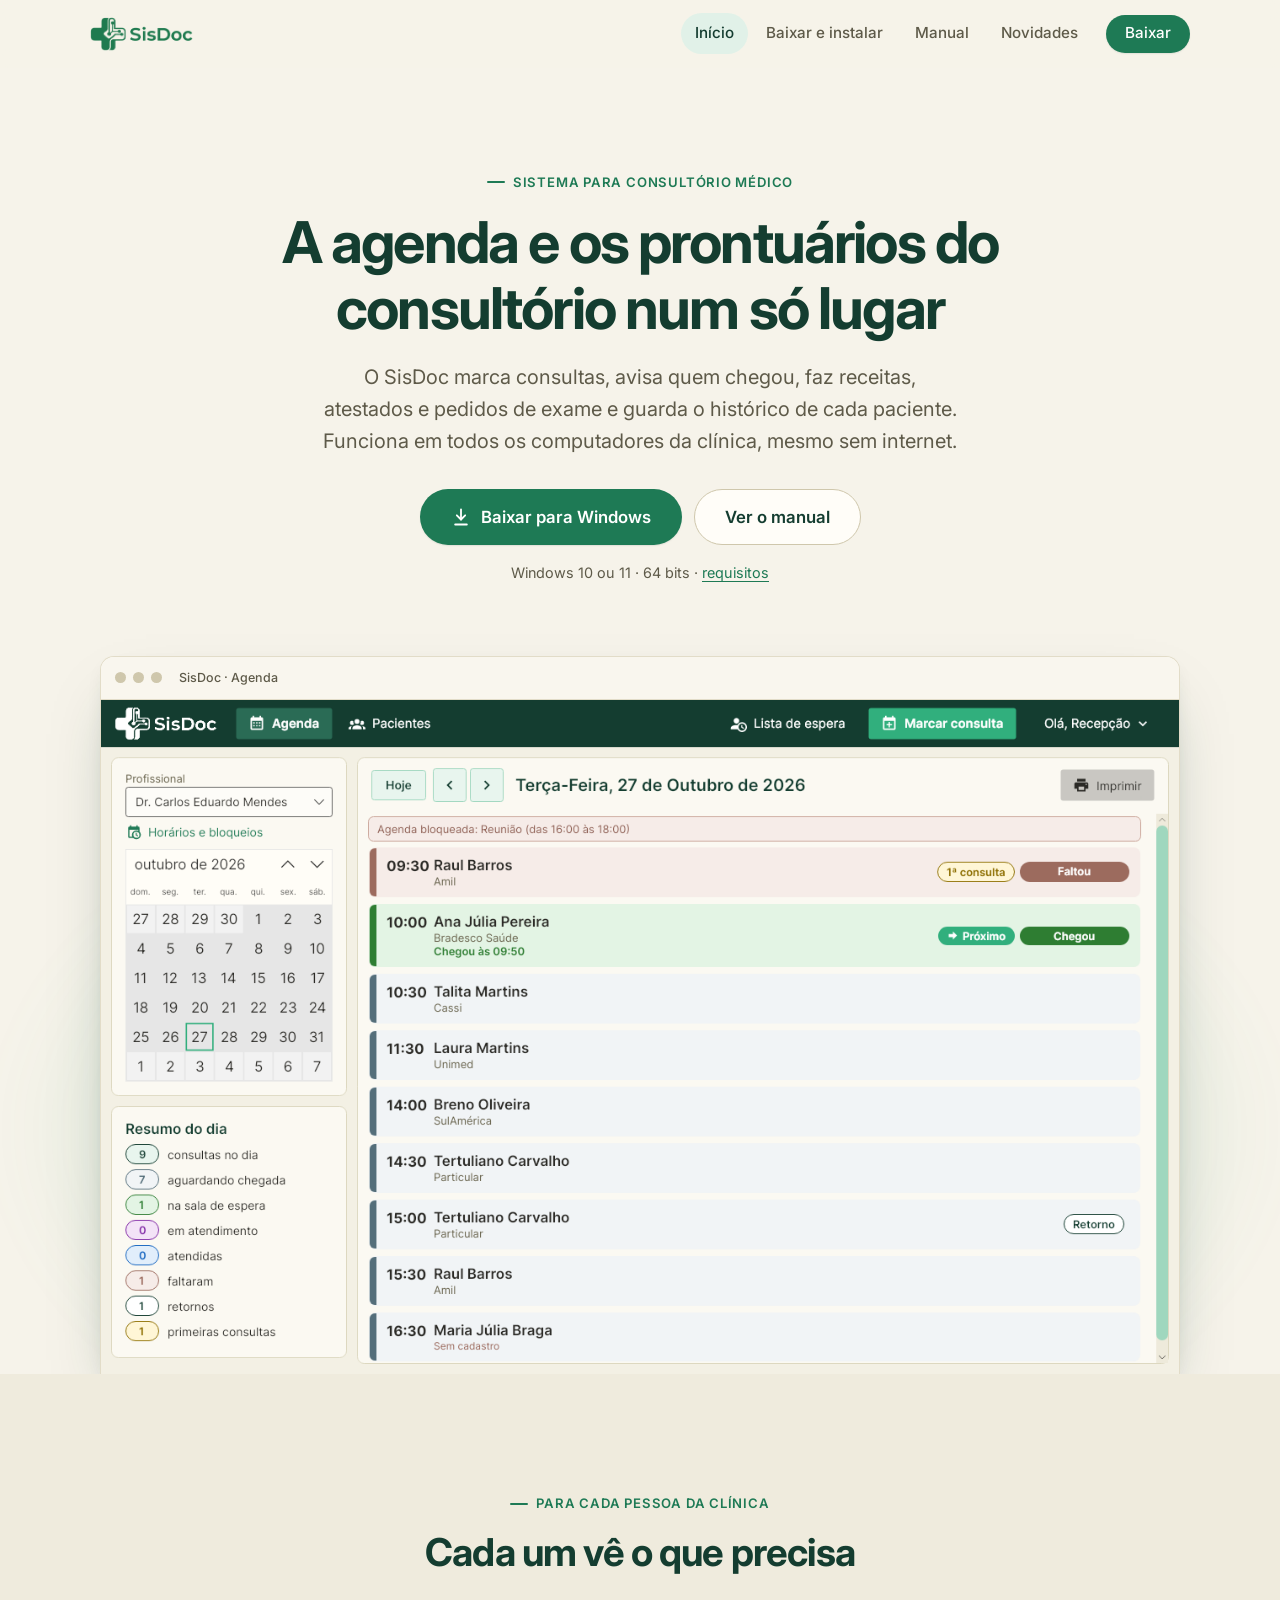
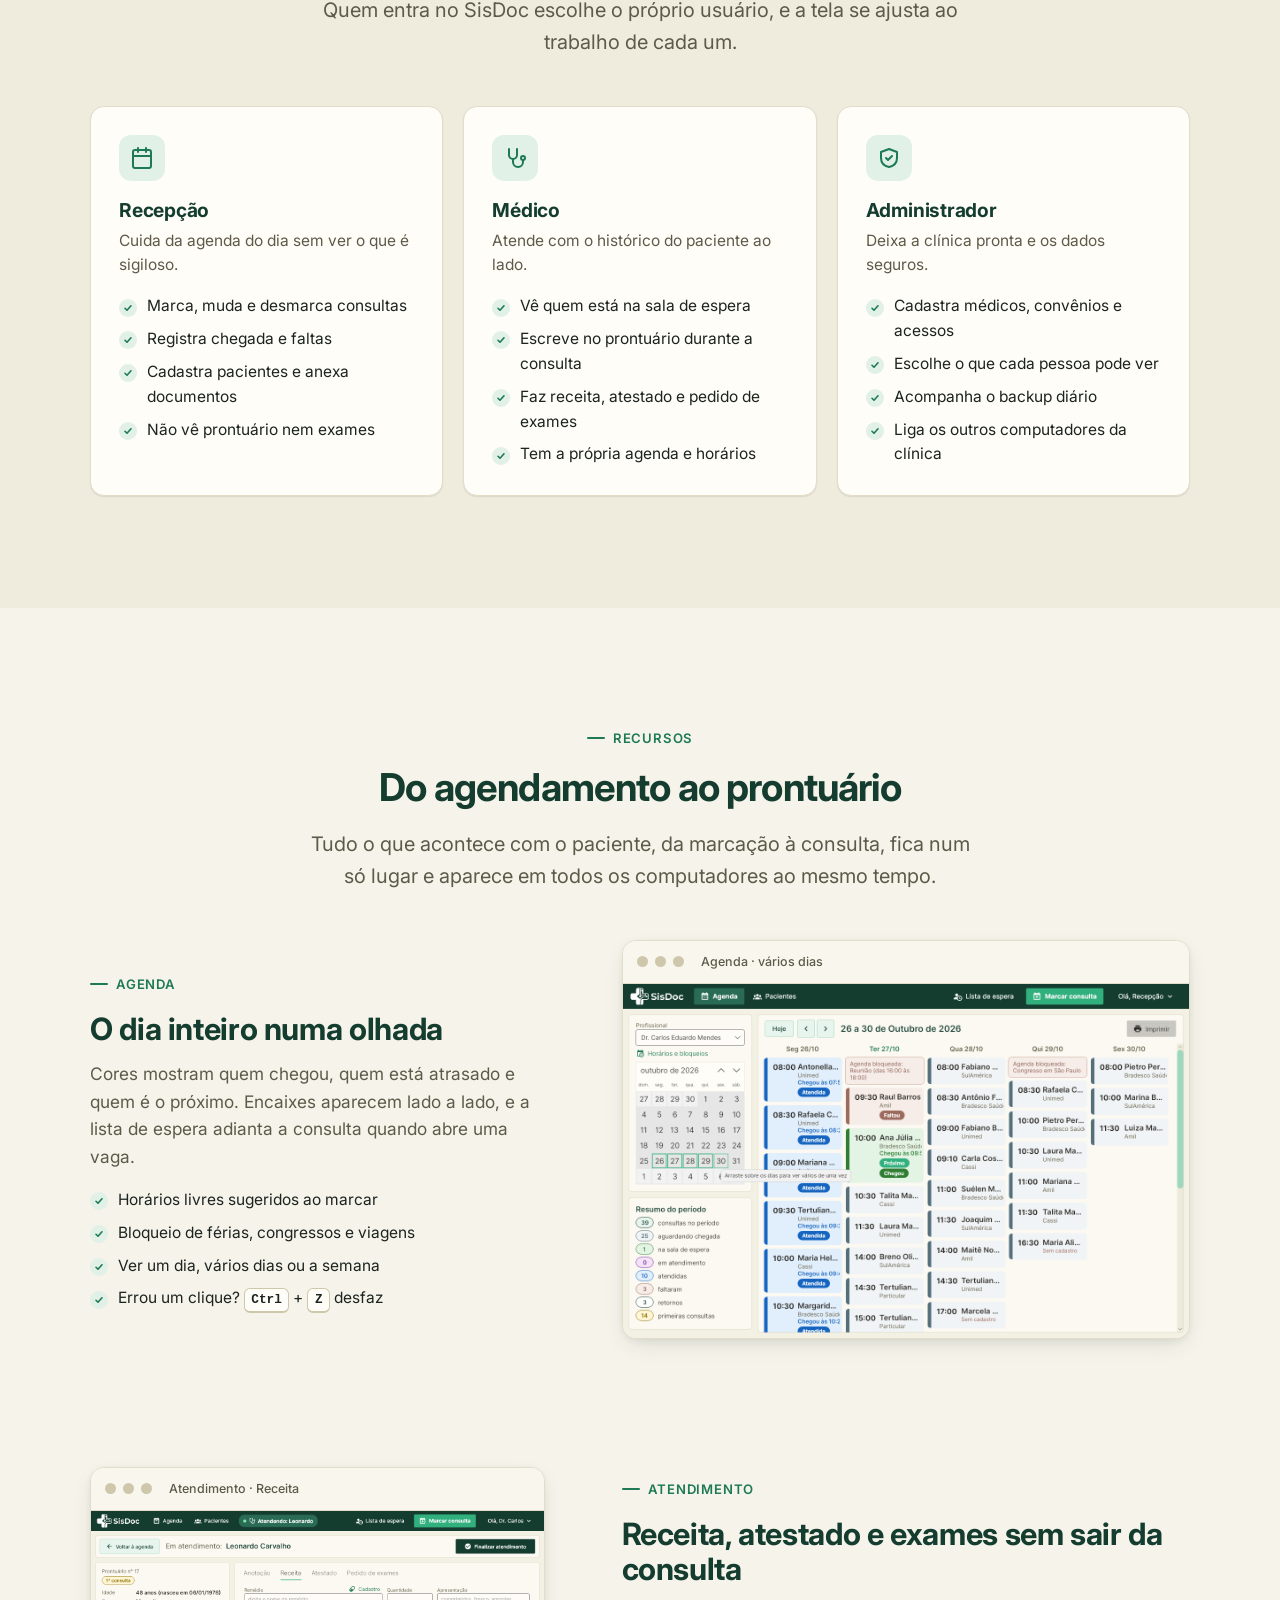
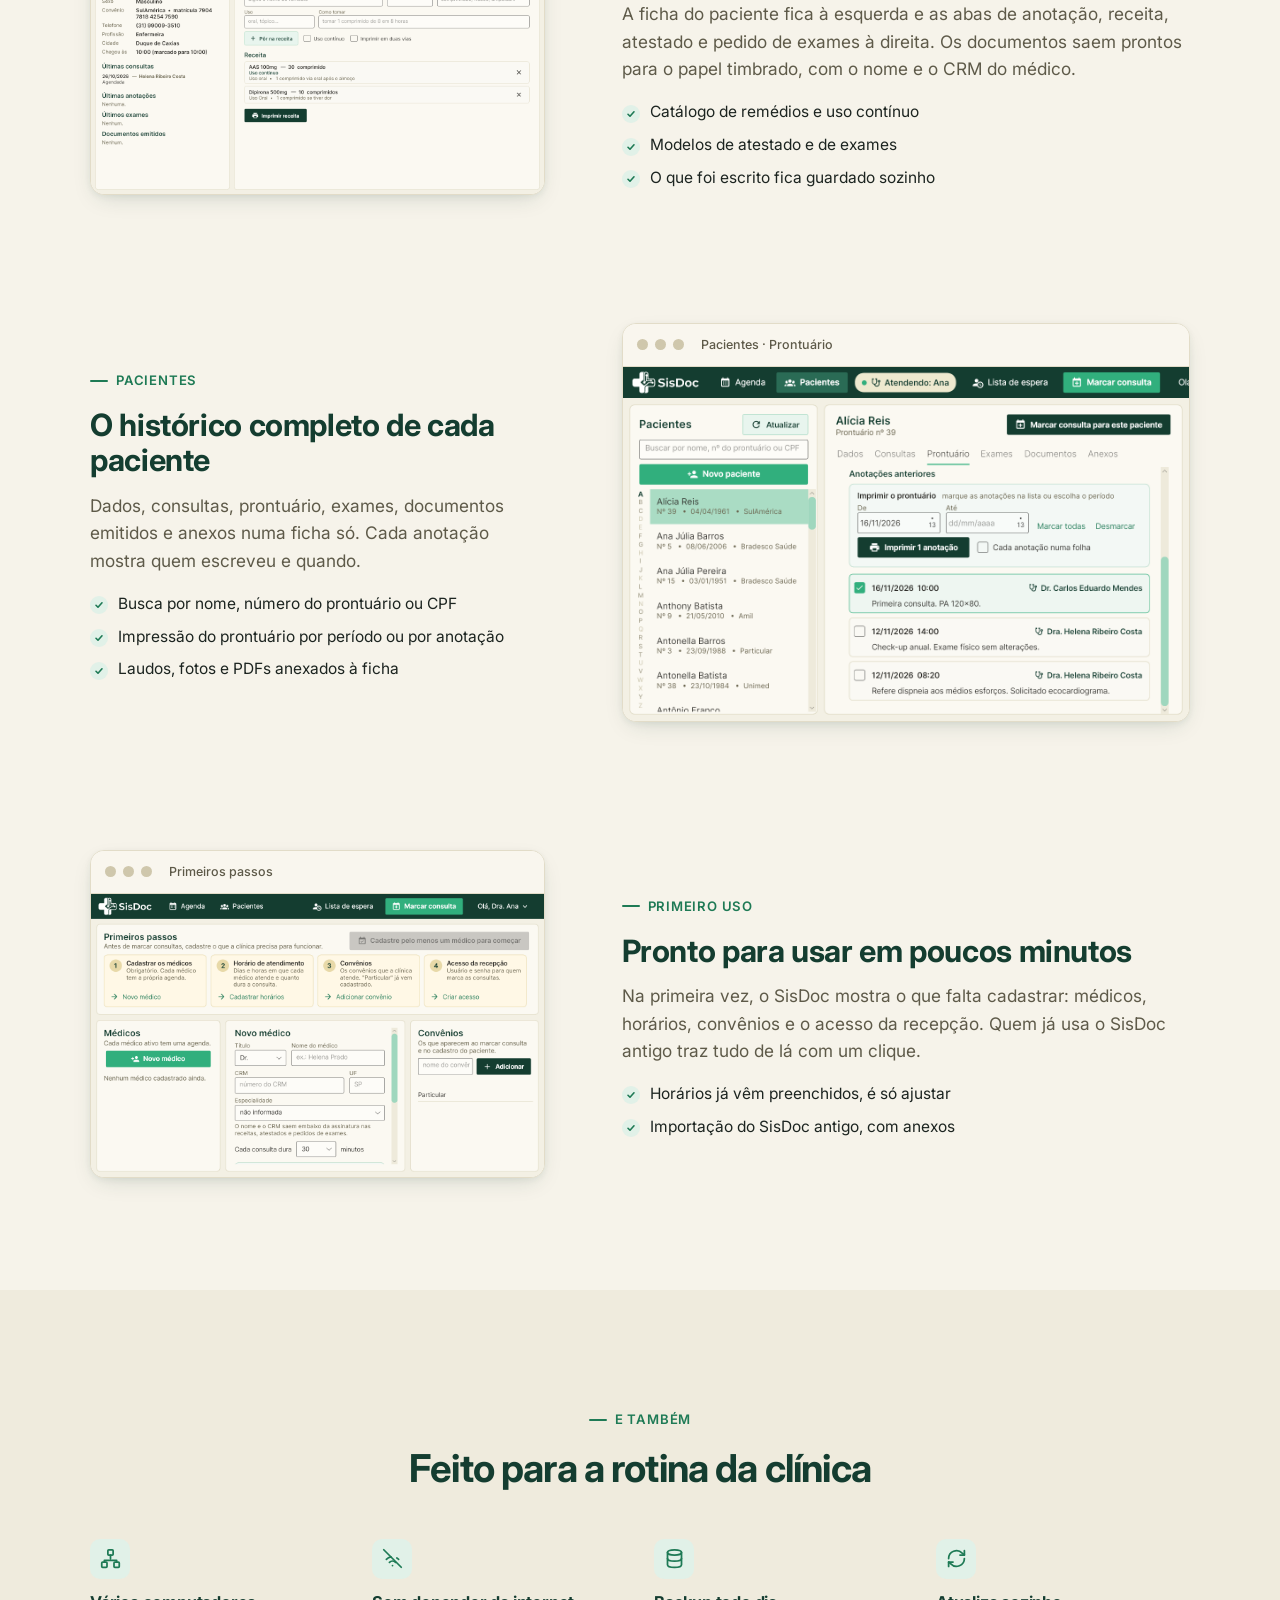
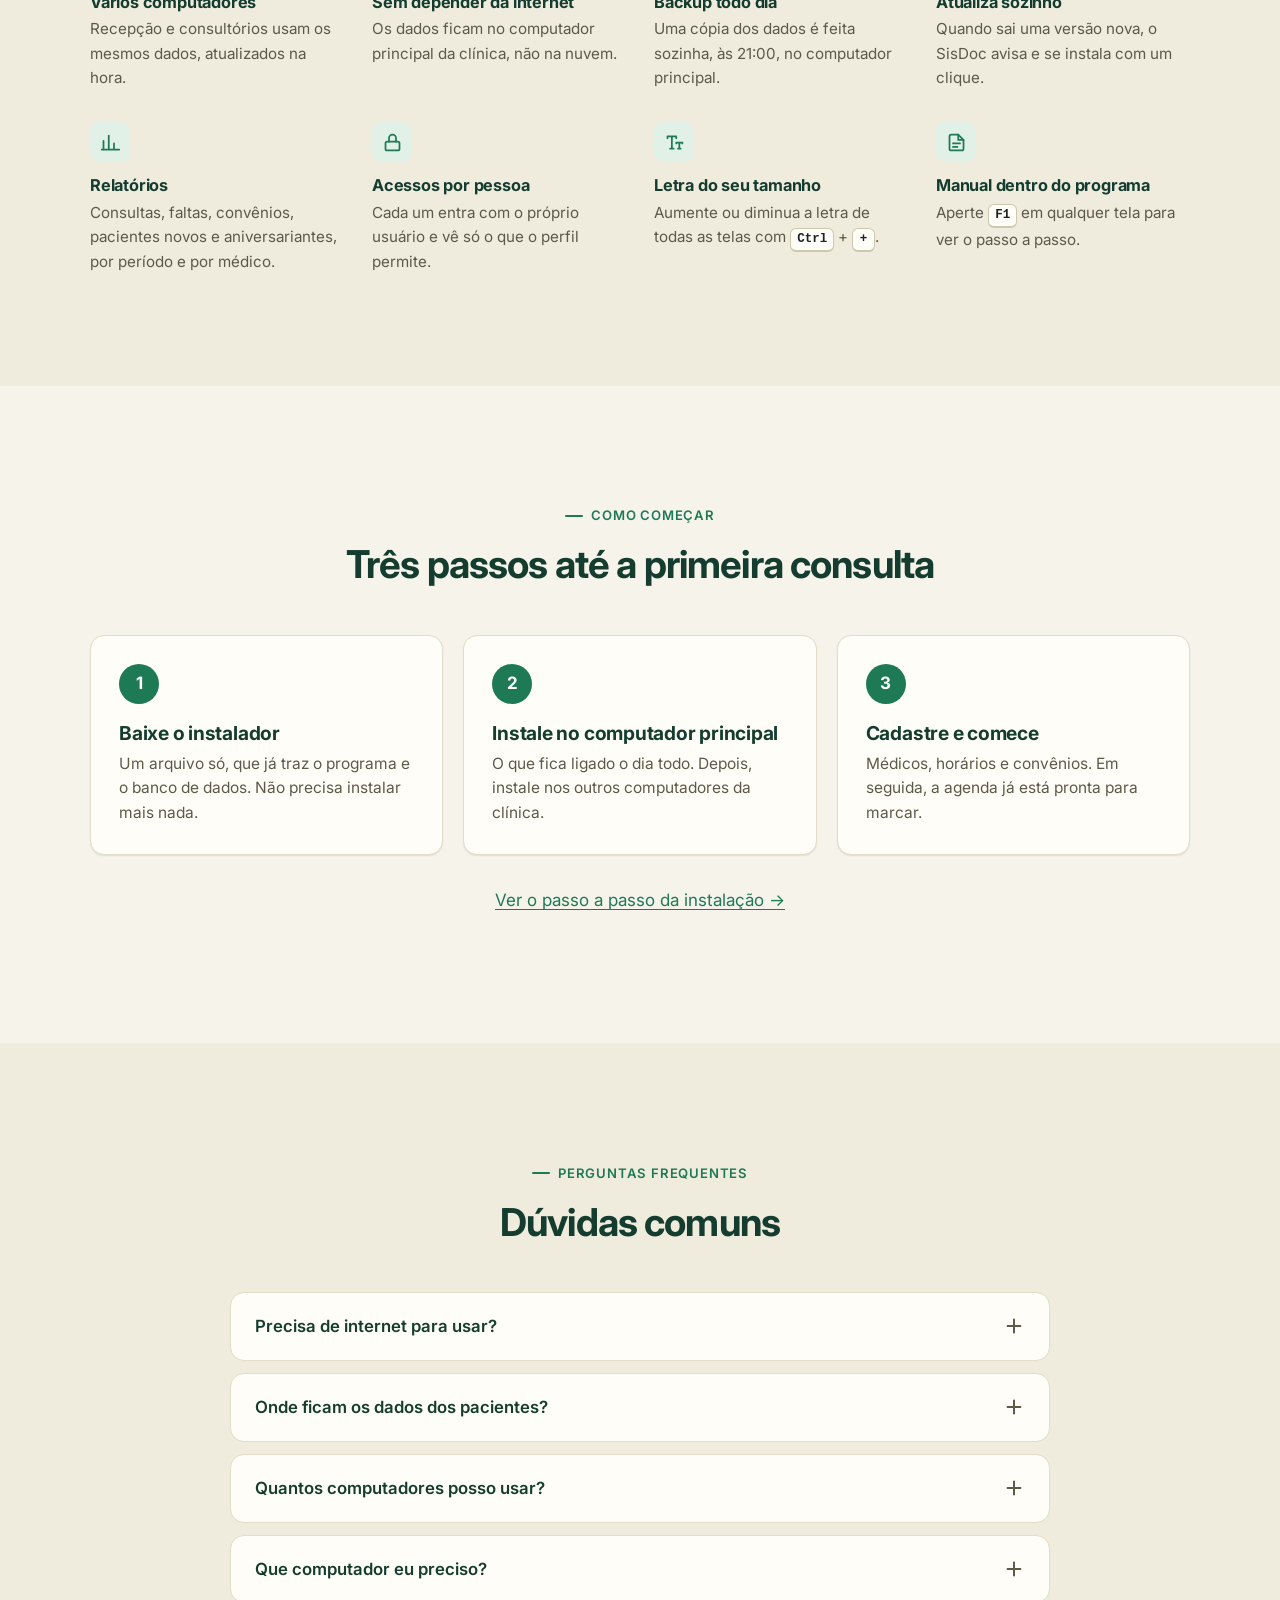
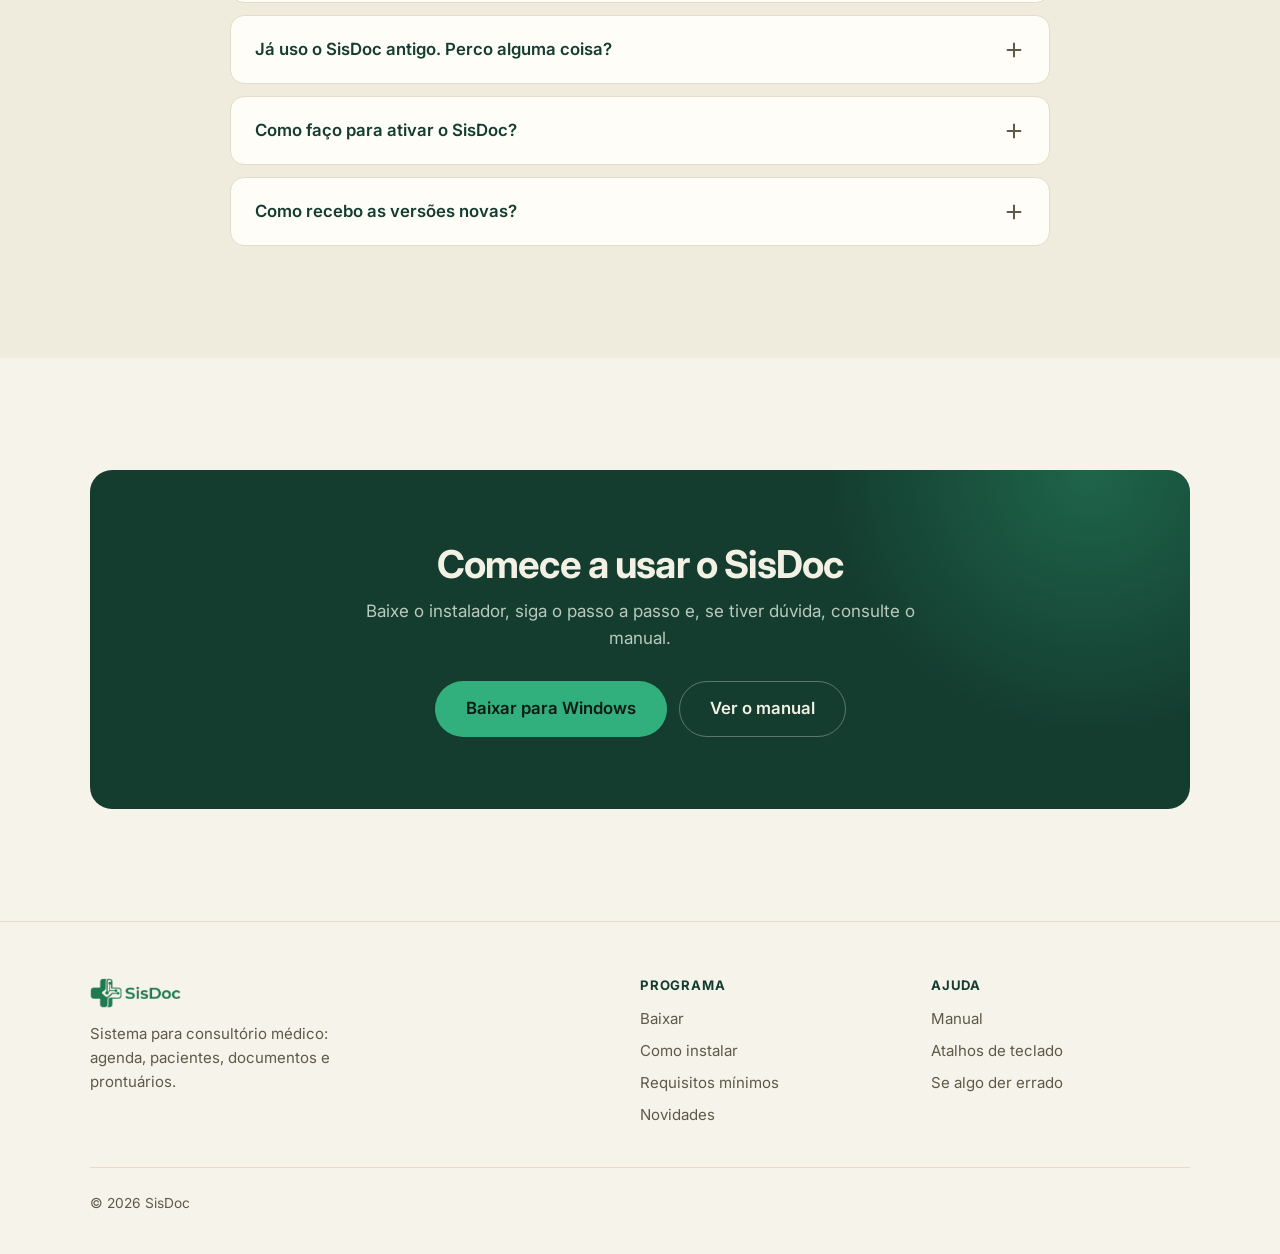
==== commit 04d9e0d6: "Site atualizado a partir de 4f7e7e7" ====
--- a/index.html
+++ b/index.html
@@ -51,7 +51,7 @@
           </a>
           <a class="btn btn-secondary btn-lg" href="manual.html">Ver o manual</a>
         </div>
-        <p class="hero-meta" data-release-summary>Windows 10 ou 11 · 64 bits</p>
+        <p class="hero-meta"><span data-release-summary>Windows 10 ou 11 · 64 bits</span> · <a href="baixar.html#requisitos">requisitos</a></p>
         <div class="hero-shot">
           <div class="window">
             <div class="window-bar" aria-hidden="true"><span></span><span></span><span></span><em>SisDoc · Agenda</em></div>
@@ -279,8 +279,8 @@
             <div><p>Quantos a clínica tiver, desde que estejam na mesma rede. Instale primeiro no computador principal e depois nos outros, com o mesmo instalador.</p></div>
           </details>
           <details class="reveal">
-            <summary>Funciona no Mac ou no celular?</summary>
-            <div><p>O instalador é para Windows 10 ou 11, de 64 bits. Não há versão para celular.</p></div>
+            <summary>Que computador eu preciso?</summary>
+            <div><p>Windows 10 ou 11, de 64 bits, com pelo menos 4 GB de memória. O computador principal, que guarda os dados, precisa de 5 GB livres no disco e de preferência 8 GB de memória. Não funciona em Mac nem no celular. Veja todos os <a href="baixar.html#requisitos">requisitos mínimos</a>.</p></div>
           </details>
           <details class="reveal">
             <summary>Já uso o SisDoc antigo. Perco alguma coisa?</summary>
@@ -325,6 +325,7 @@
           <ul>
             <li><a href="baixar.html">Baixar</a></li>
             <li><a href="baixar.html#instalar">Como instalar</a></li>
+            <li><a href="baixar.html#requisitos">Requisitos mínimos</a></li>
             <li><a href="novidades.html">Novidades</a></li>
           </ul>
         </div>
--- a/assets/style.css
+++ b/assets/style.css
@@ -529,3 +529,17 @@
   th, td { padding: 12px 14px; }
 }
 .visually-hidden { position: absolute !important; width: 1px; height: 1px; padding: 0; margin: -1px; overflow: hidden; clip: rect(0 0 0 0); white-space: nowrap; border: 0; }
+.requirements th[scope="row"] { background: var(--surface-muted); width: 24%; font-size: .92rem; }
+.requirements thead th:first-child { background: var(--surface-muted); }
+a.chip { text-decoration: none; }
+a.chip:hover { border-color: var(--brand); }
+@media (max-width: 560px) {
+  .requirements thead { display: none; }
+  .requirements tr { display: block; border-bottom: 1px solid var(--border); padding: 12px 14px; }
+  .requirements tr:last-child { border-bottom: 0; }
+  .requirements th[scope="row"], .requirements td { display: block; width: auto; border: 0; padding: 2px 0; background: none; }
+  .requirements th[scope="row"] { color: var(--heading); margin-bottom: 4px; }
+  .requirements td:not([colspan])::before { display: block; font-size: .78rem; font-weight: 600; color: var(--text-muted); text-transform: uppercase; letter-spacing: .04em; margin-top: 6px; }
+  .requirements td:nth-of-type(1):not([colspan])::before { content: "Computador principal"; }
+  .requirements td:nth-of-type(2):not([colspan])::before { content: "Outros computadores"; }
+}
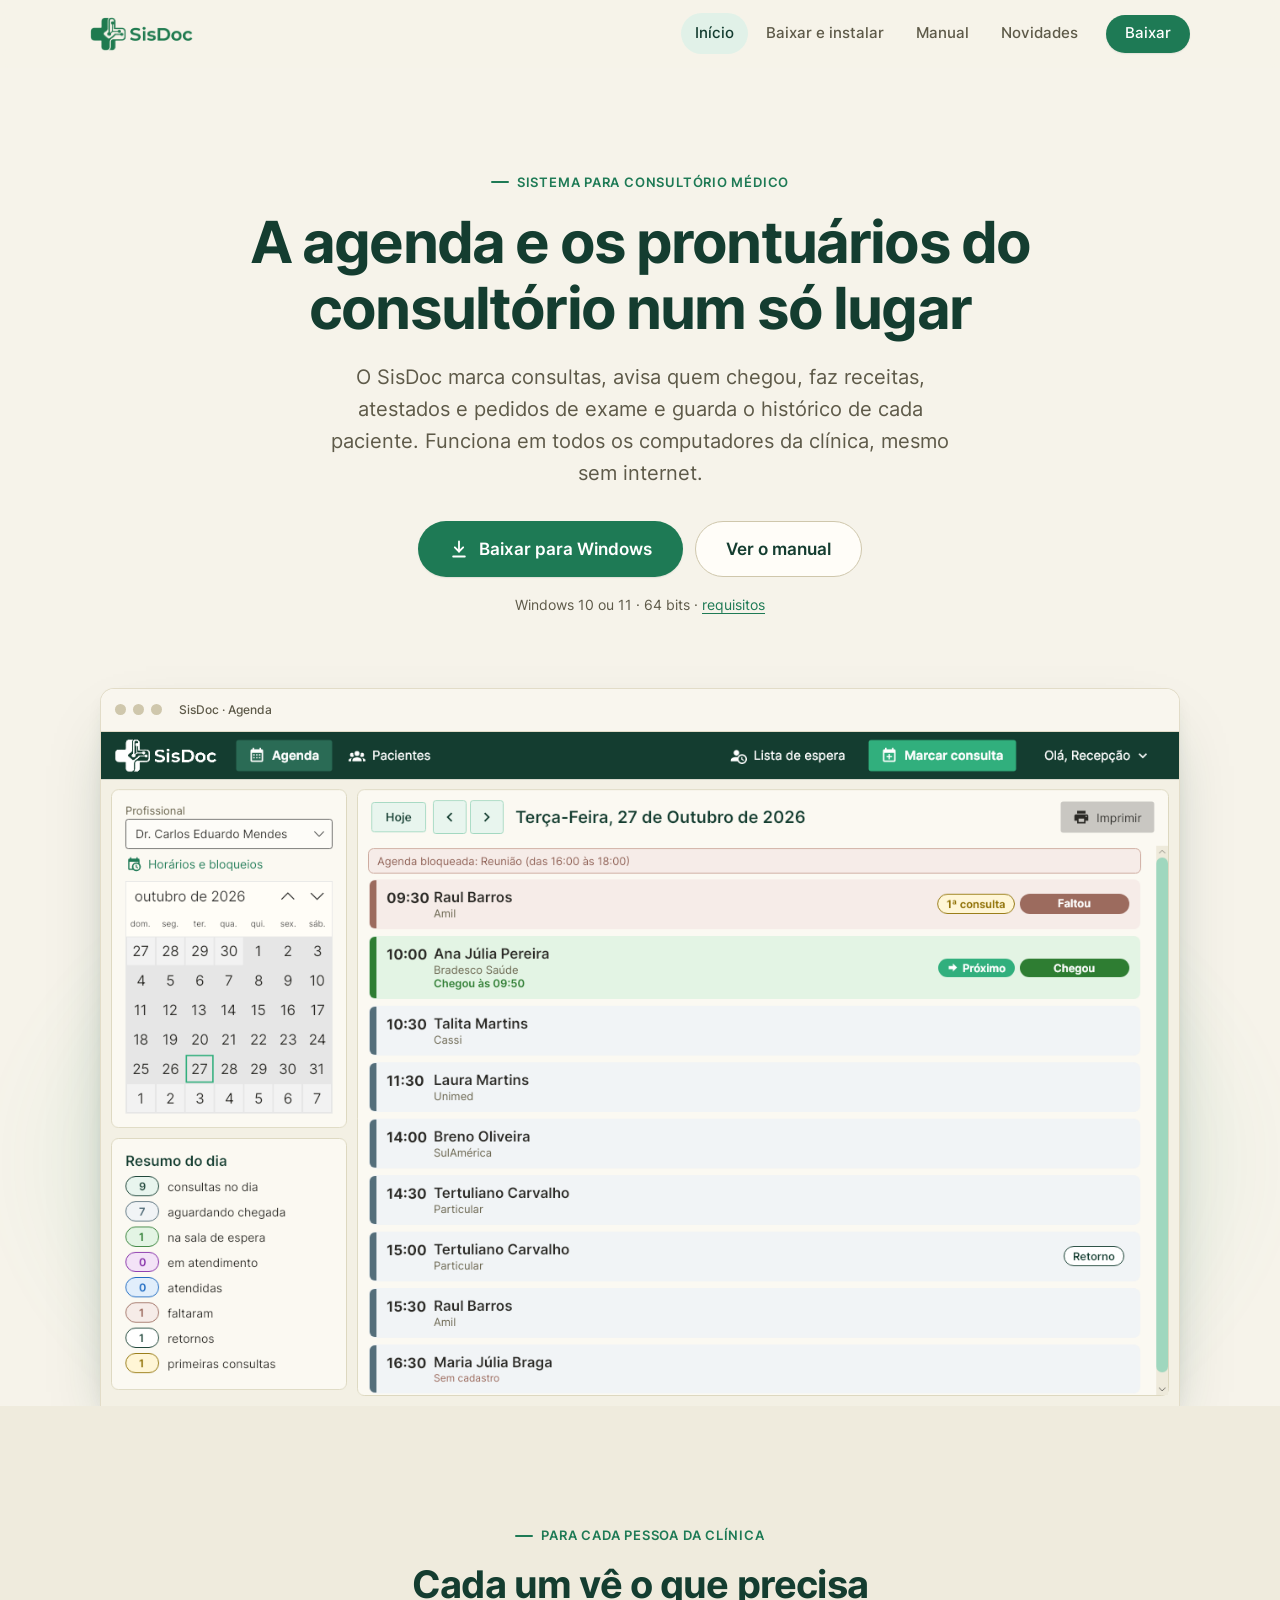
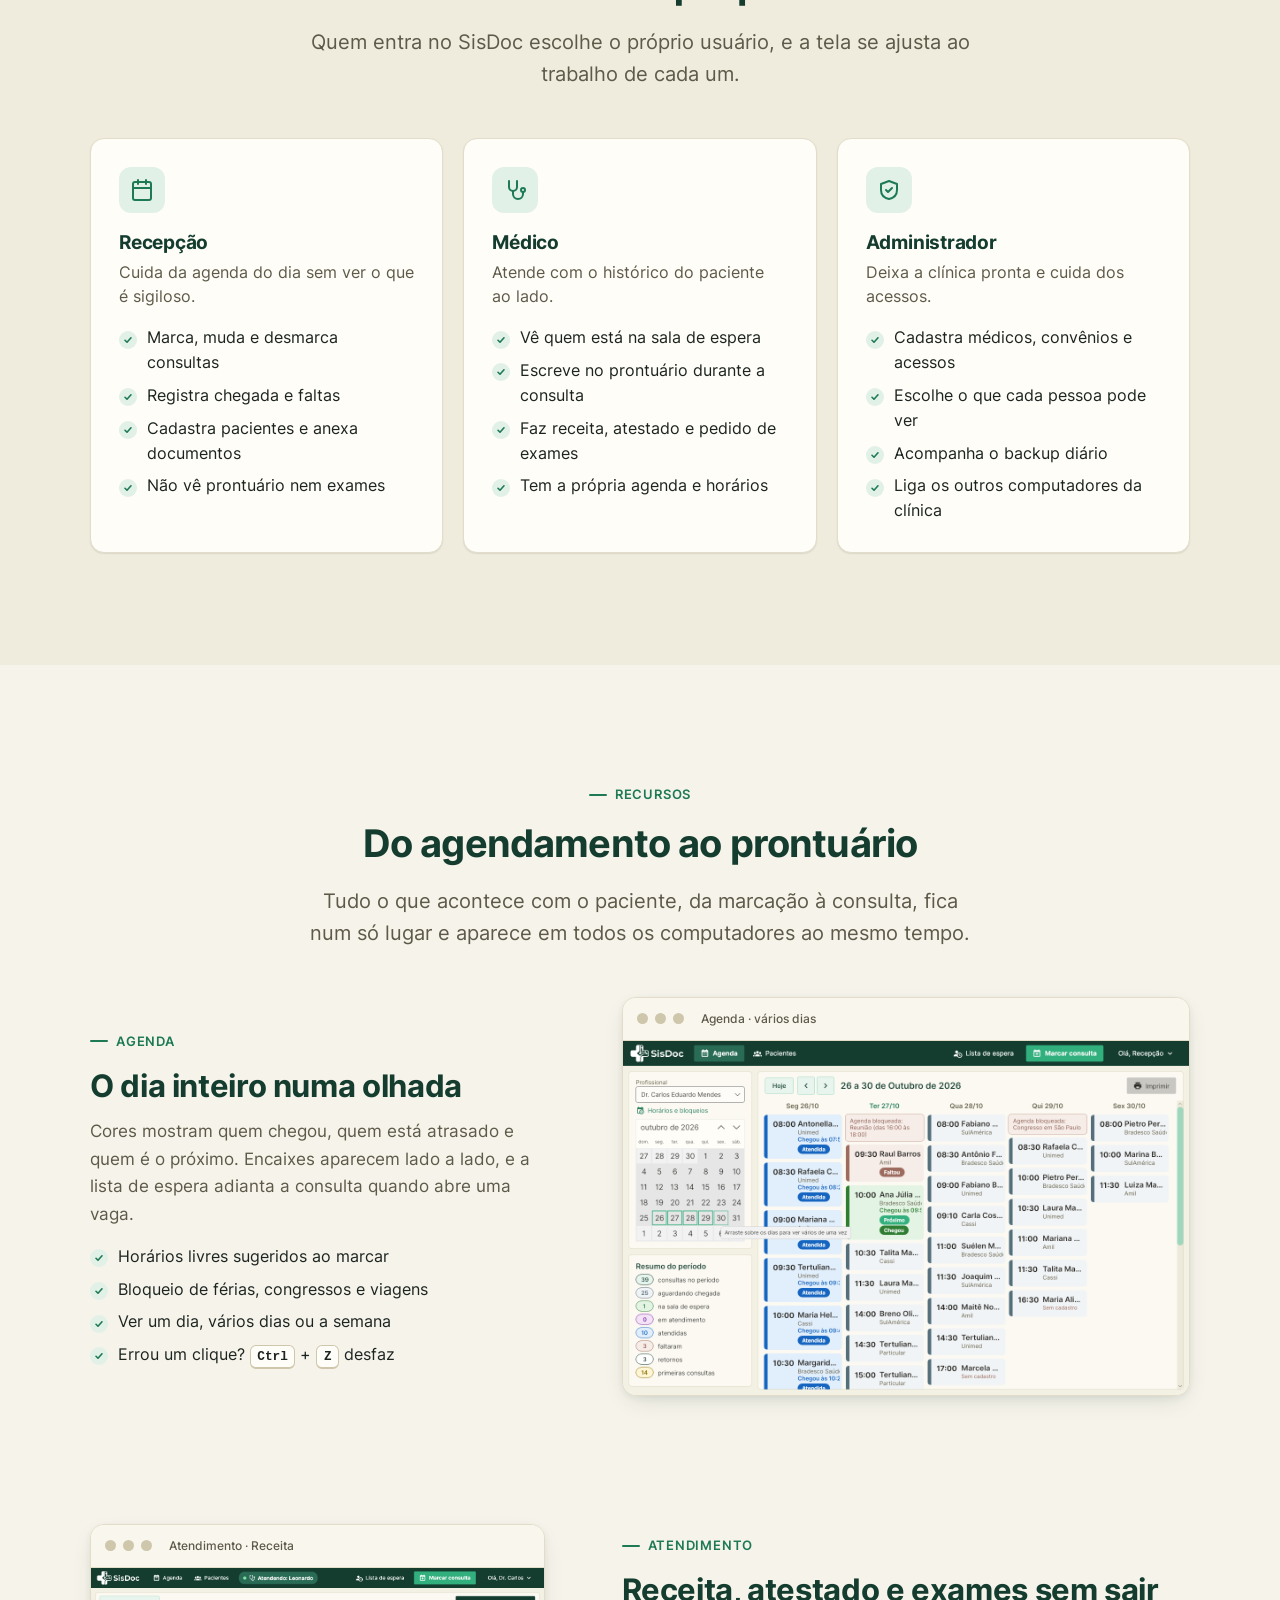
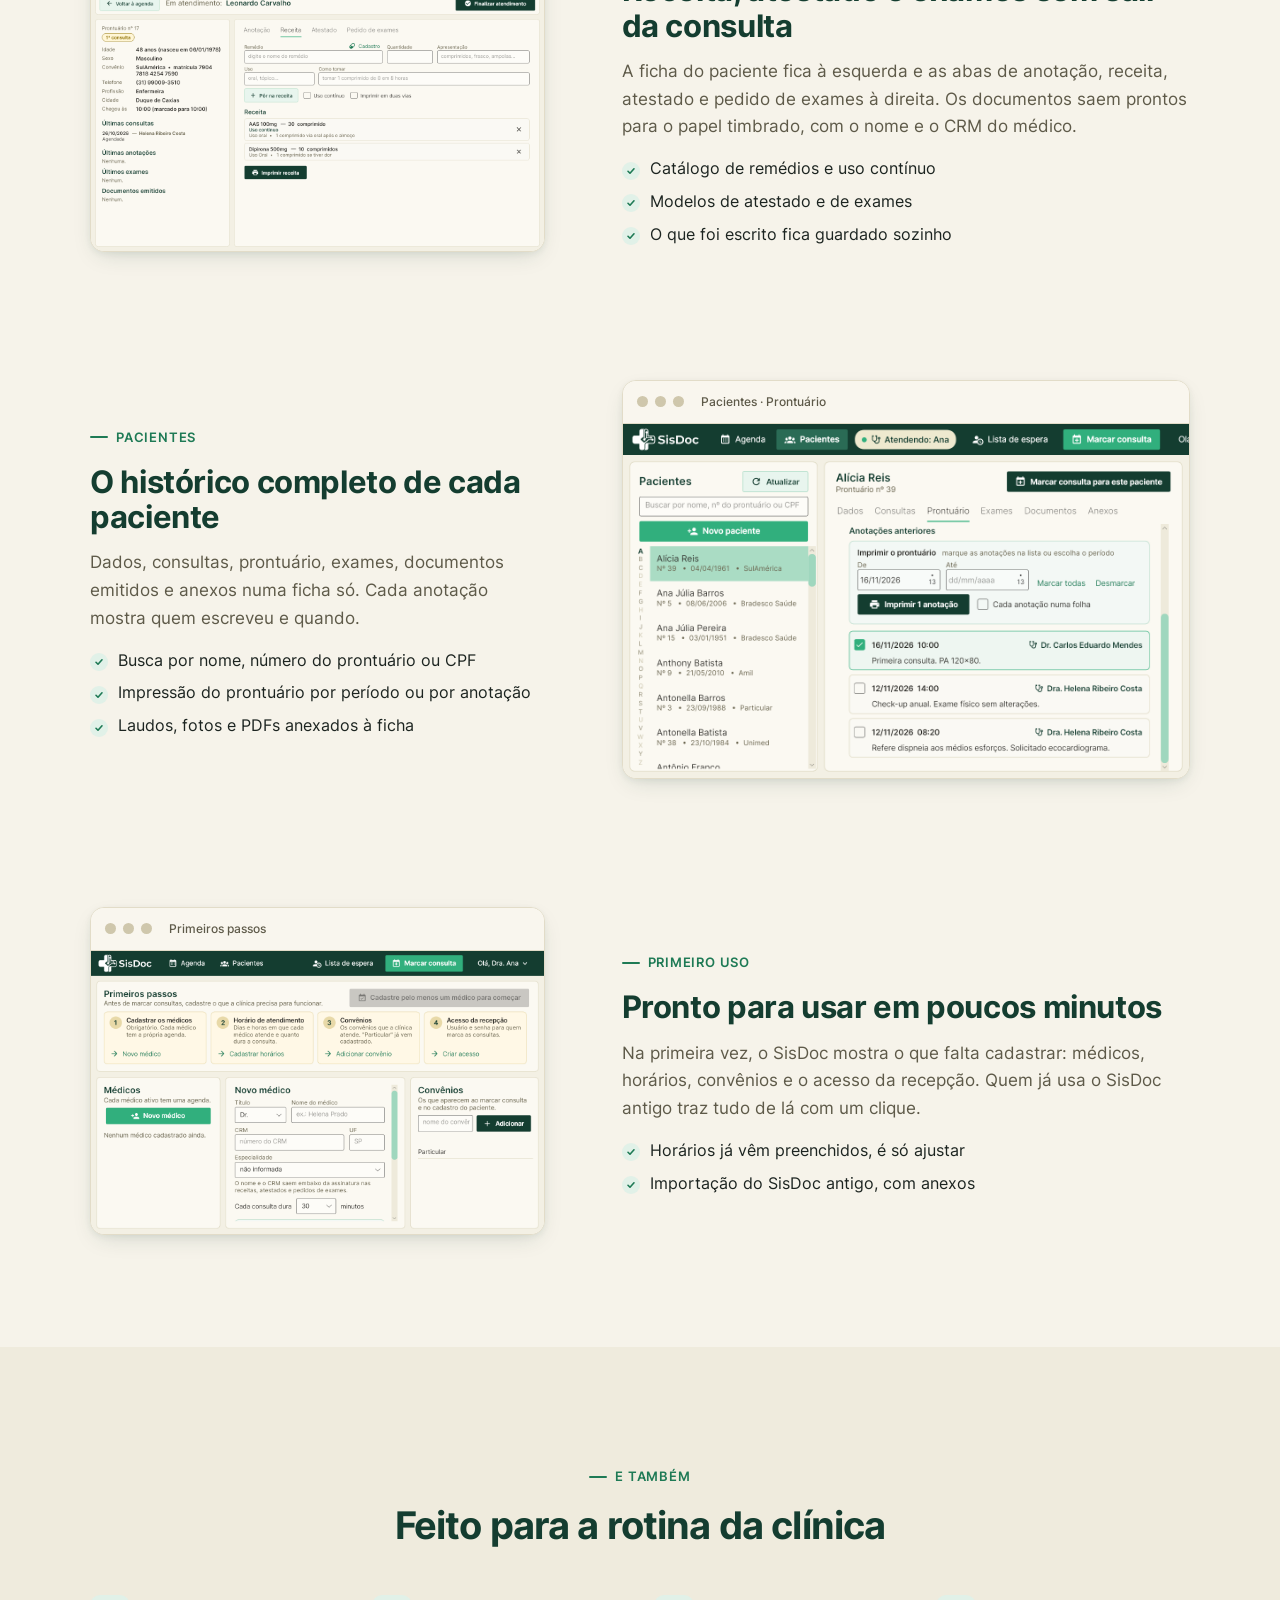
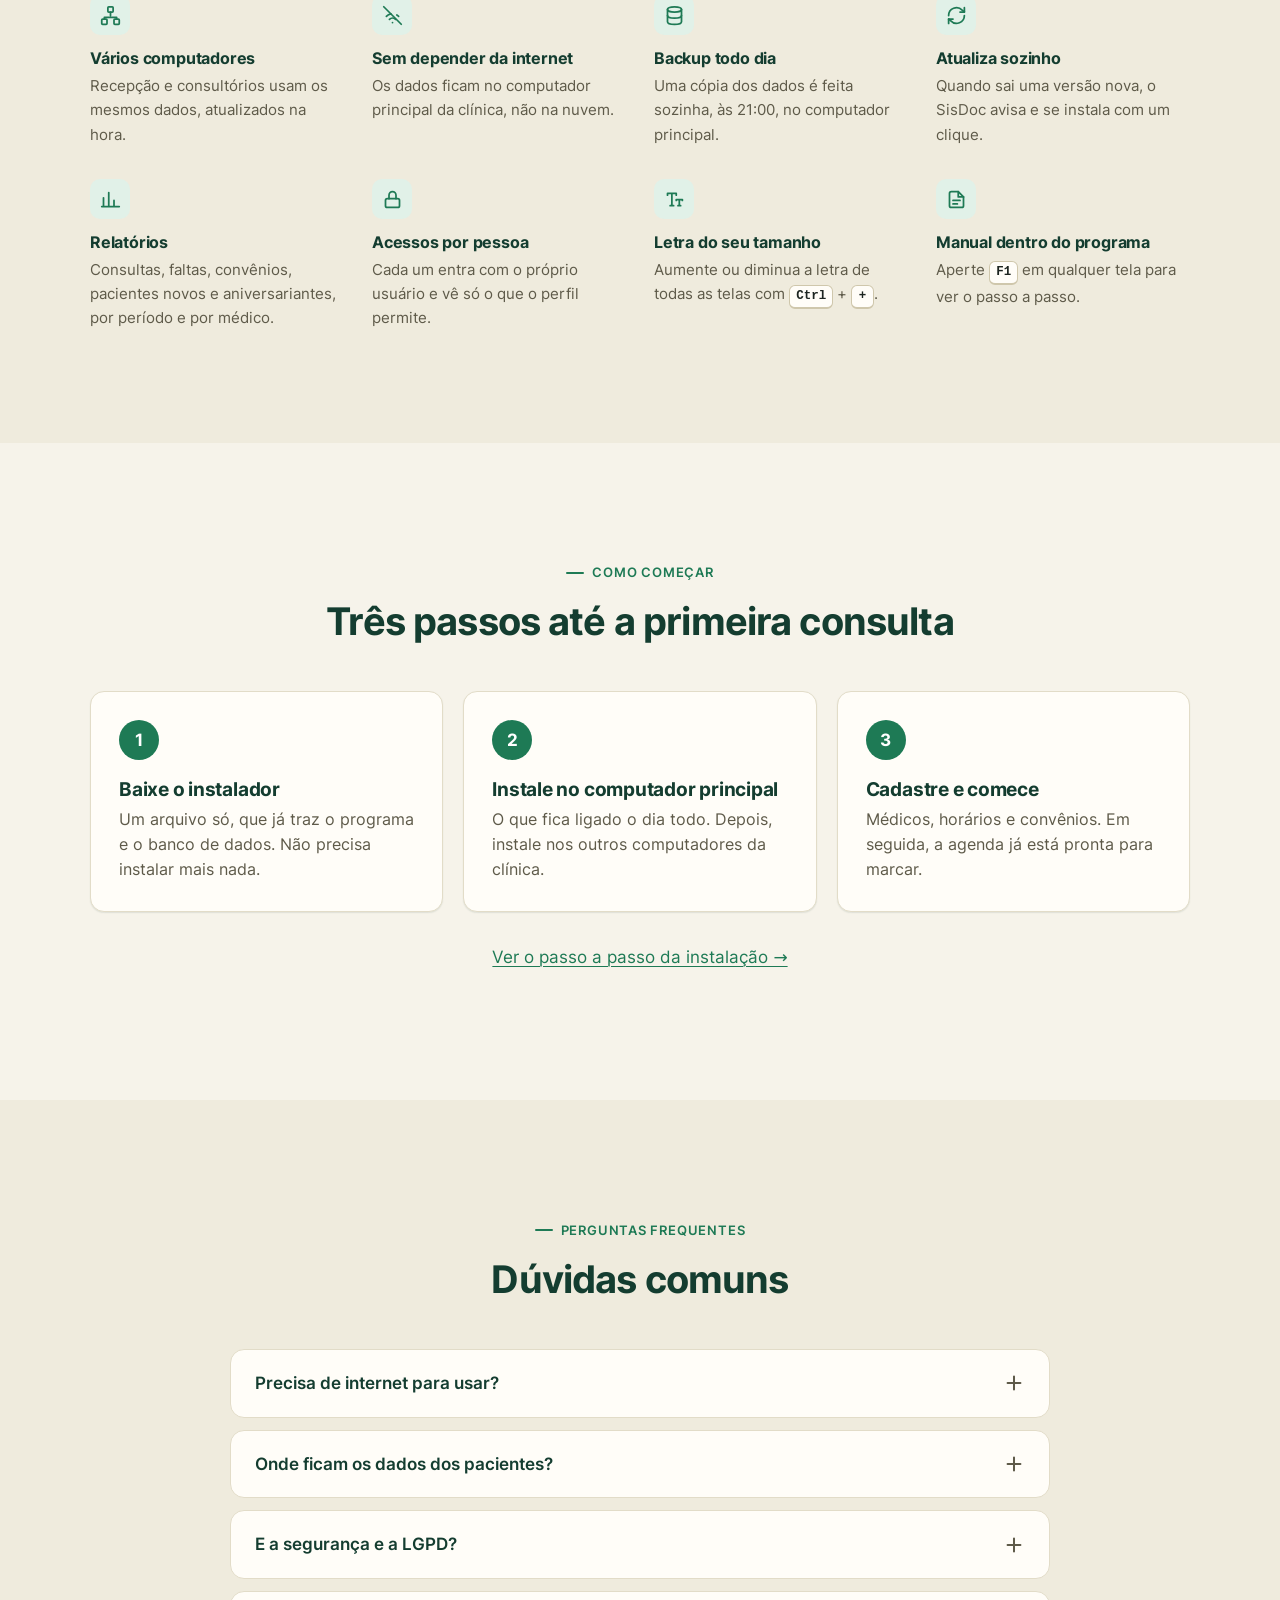
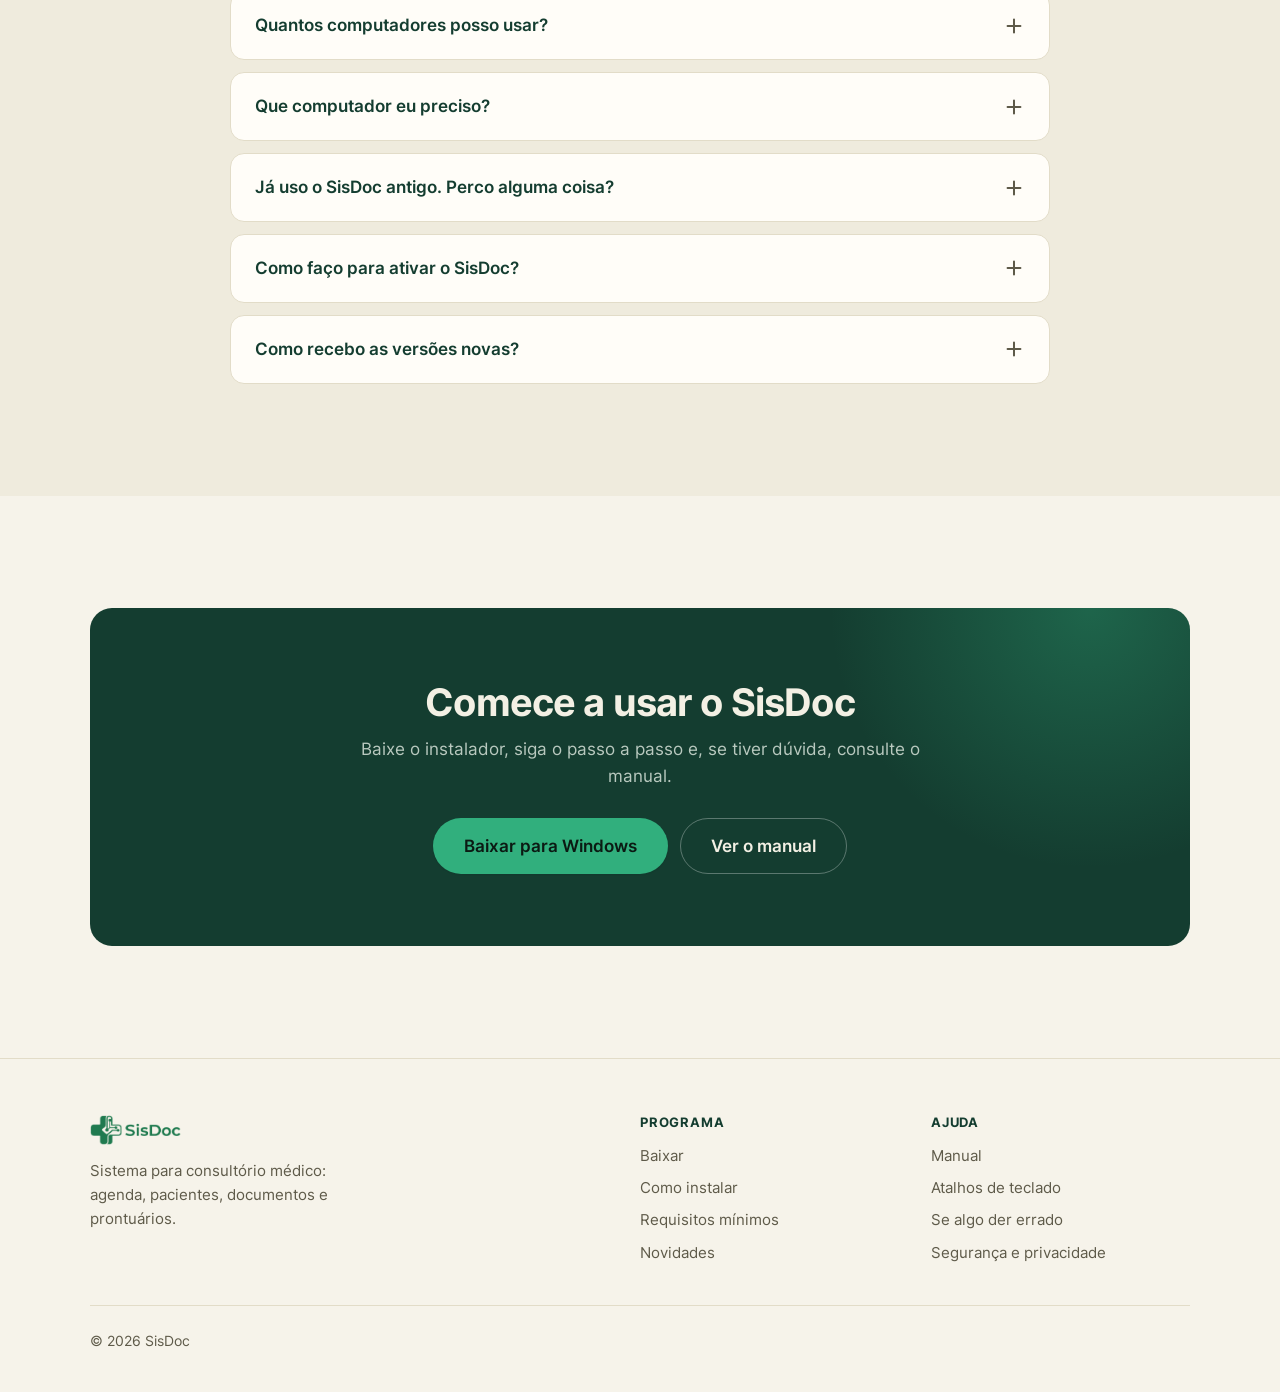
==== commit fb88bf3a: "Site atualizado a partir de a05f0d9" ====
--- a/index.html
+++ b/index.html
@@ -7,14 +7,16 @@
   <meta name="description" content="Agenda de consultas, cadastro de pacientes, receitas, atestados, pedidos de exame e prontuários num só programa, para a recepção e para o médico.">
   <meta property="og:title" content="SisDoc · Sistema para consultório médico">
   <meta property="og:description" content="A agenda e os prontuários do consultório num só lugar. Funciona em todos os computadores da clínica, mesmo sem internet.">
-  <meta property="og:image" content="images/31-agenda-dia.png">
+  <meta property="og:url" content="https://luizhrferreira.github.io/SisDoc-releases/">
+  <meta property="og:image" content="https://luizhrferreira.github.io/SisDoc-releases/images/31-agenda-dia.png">
+  <link rel="canonical" href="https://luizhrferreira.github.io/SisDoc-releases/">
   <meta name="theme-color" content="#143D30">
   <link rel="icon" type="image/png" href="assets/icon.png">
-  <link rel="preconnect" href="https://fonts.googleapis.com">
-  <link rel="preconnect" href="https://fonts.gstatic.com" crossorigin>
-  <link href="https://fonts.googleapis.com/css2?family=Inter:wght@400;500;600;700;800&display=swap" rel="stylesheet">
+  <meta http-equiv="Content-Security-Policy" content="default-src 'self'; script-src 'self'; style-src 'self' 'unsafe-inline'; img-src 'self' data:; font-src 'self'; connect-src 'self' https://api.github.com; object-src 'none'; base-uri 'self'; form-action 'none'">
+  <meta name="referrer" content="strict-origin-when-cross-origin">
+  <link rel="preload" href="assets/fonts/inter.woff2" as="font" type="font/woff2" crossorigin>
   <link rel="stylesheet" href="assets/style.css">
-  <script>document.documentElement.classList.add("js")</script>
+  <script src="assets/early.js"></script>
 </head>
 <body>
   <a class="skip-link" href="#conteudo">Pular para o conteúdo</a>
@@ -94,7 +96,7 @@
           <article class="card reveal">
             <div class="icon-badge"><svg viewBox="0 0 24 24" fill="none" stroke="currentColor" stroke-width="2" stroke-linecap="round" stroke-linejoin="round" aria-hidden="true"><path d="M12 3 4 6v6c0 5 3.5 8 8 9 4.5-1 8-4 8-9V6z"/><path d="m9 12 2 2 4-4"/></svg></div>
             <h3>Administrador</h3>
-            <p class="muted">Deixa a clínica pronta e os dados seguros.</p>
+            <p class="muted">Deixa a clínica pronta e cuida dos acessos.</p>
             <ul class="checklist">
               <li>Cadastra médicos, convênios e acessos</li>
               <li>Escolhe o que cada pessoa pode ver</li>
@@ -272,7 +274,11 @@
           </details>
           <details class="reveal">
             <summary>Onde ficam os dados dos pacientes?</summary>
-            <div><p>No computador principal da clínica, que guarda o banco de dados e faz um backup todo dia às 21:00. Nada é enviado para a internet. De vez em quando, copie a pasta de backups para um HD externo.</p></div>
+            <div><p>No computador principal da clínica, que guarda o banco de dados e faz um backup todo dia às 21:00. Os dados dos pacientes não saem da clínica: pela internet, o SisDoc só procura versões novas. De vez em quando, copie a pasta de backups para um HD externo. Veja <a href="seguranca.html">Segurança e privacidade</a>.</p></div>
+          </details>
+          <details class="reveal">
+            <summary>E a segurança e a LGPD?</summary>
+            <div><p>Cada pessoa entra com o próprio usuário, a tela se tranca quando ninguém mexe, os computadores conversam com criptografia e o SisDoc registra quem entrou e quando. A clínica continua responsável pelos dados dos pacientes. Veja os detalhes e o que o SisDoc não faz em <a href="seguranca.html">Segurança e privacidade</a>.</p></div>
           </details>
           <details class="reveal">
             <summary>Quantos computadores posso usar?</summary>
@@ -284,7 +290,7 @@
           </details>
           <details class="reveal">
             <summary>Já uso o SisDoc antigo. Perco alguma coisa?</summary>
-            <div><p>Não. Na primeira vez que abrir, escolha <b>Importar do SisDoc antigo</b>: médicos, convênios, pacientes, consultas, prontuários e anexos vêm junto, e os usuários e senhas continuam os mesmos. O arquivo antigo só é lido, nunca alterado.</p></div>
+            <div><p>Não. Na primeira vez que abrir, escolha <b>Importar do SisDoc antigo</b>: médicos, convênios, pacientes, consultas, prontuários e anexos vêm junto. No fim, o SisDoc mostra o usuário e a senha de um administrador novo: anote. Os usuários antigos entram com a senha de antes e, no primeiro acesso, criam uma senha nova. O arquivo antigo só é lido, nunca alterado.</p></div>
           </details>
           <details class="reveal">
             <summary>Como faço para ativar o SisDoc?</summary>
@@ -335,6 +341,7 @@
             <li><a href="manual.html">Manual</a></li>
             <li><a href="manual.html#/atalhos">Atalhos de teclado</a></li>
             <li><a href="baixar.html#problemas">Se algo der errado</a></li>
+            <li><a href="seguranca.html">Segurança e privacidade</a></li>
           </ul>
         </div>
       </div>
--- a/assets/style.css
+++ b/assets/style.css
@@ -1,3 +1,11 @@
+@font-face {
+  font-family: Inter;
+  font-style: normal;
+  font-weight: 100 900;
+  font-display: swap;
+  src: url(fonts/inter.woff2) format("woff2");
+}
+
 :root {
   --bg: #F6F3EA;
   --bg-alt: #EFEBDD;
@@ -543,3 +551,5 @@
   .requirements td:nth-of-type(1):not([colspan])::before { content: "Computador principal"; }
   .requirements td:nth-of-type(2):not([colspan])::before { content: "Outros computadores"; }
 }
+
+[data-release-hash] { overflow-wrap: anywhere; }
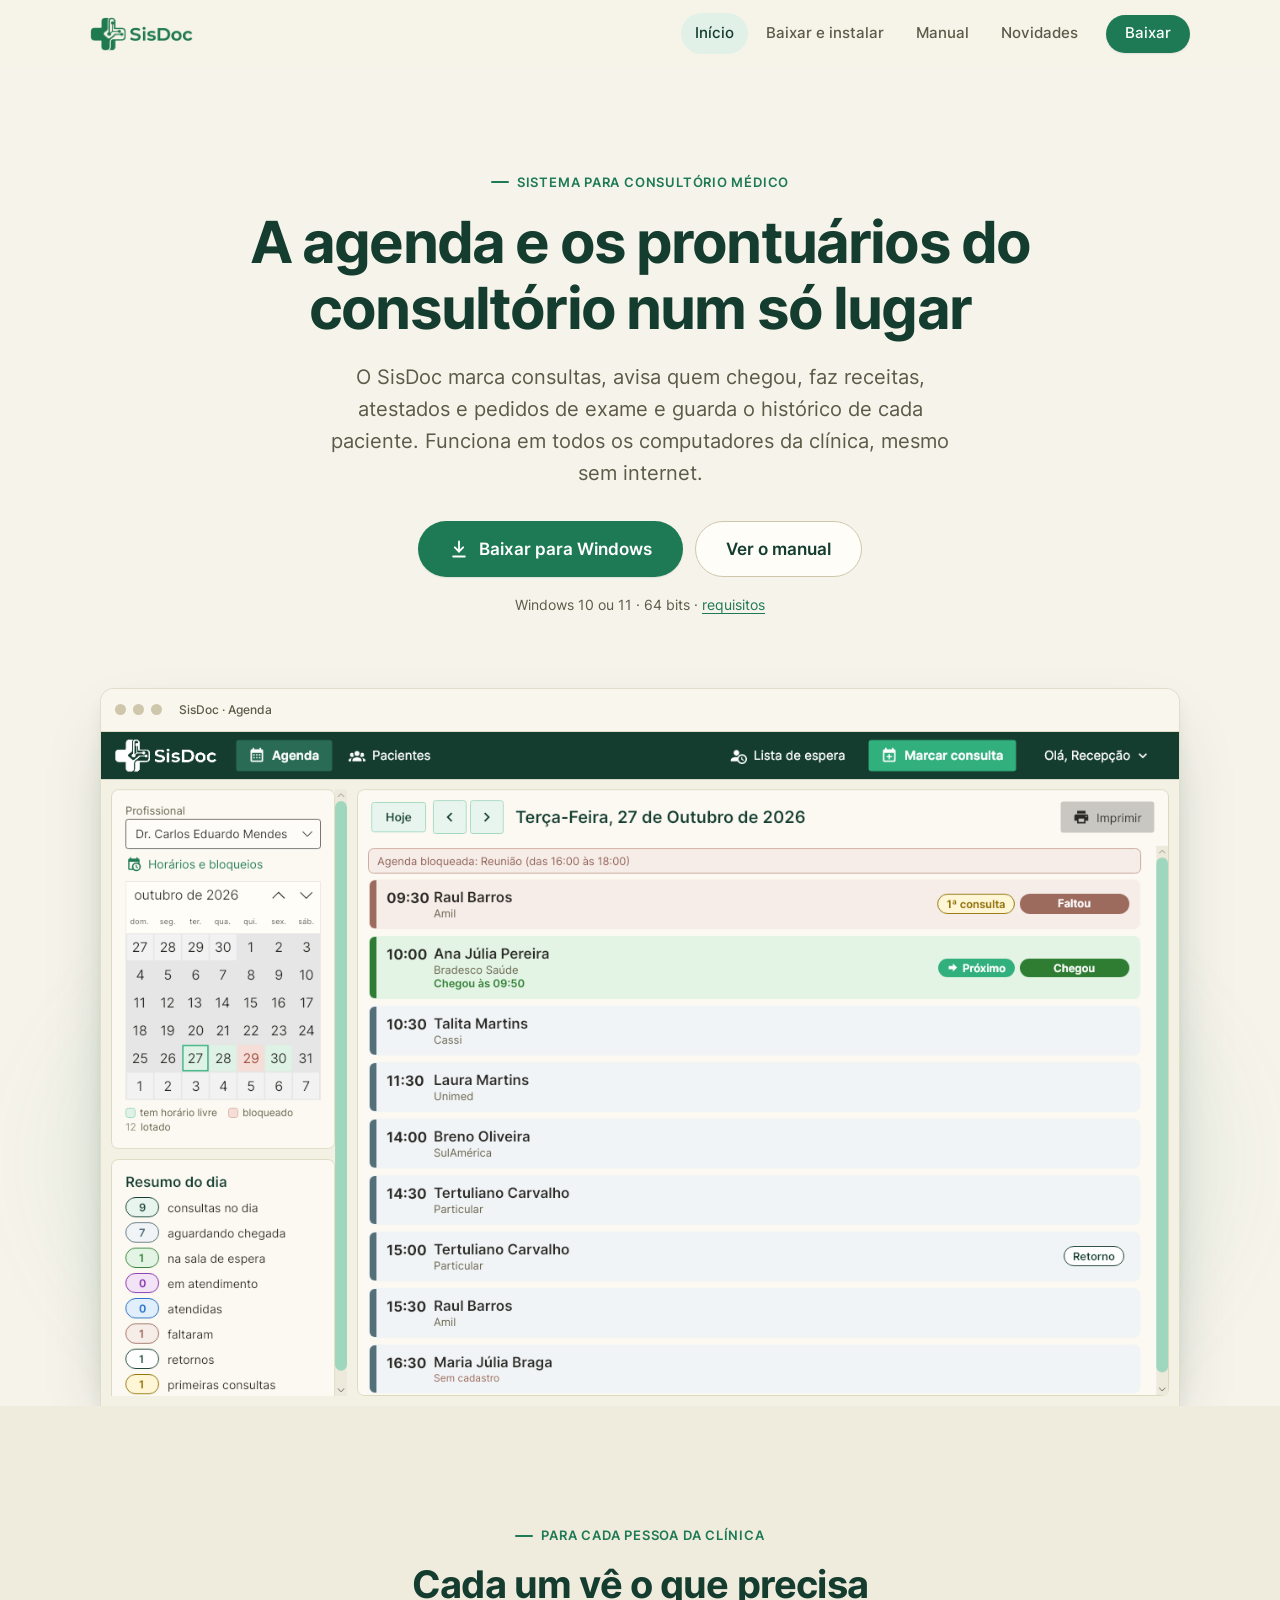
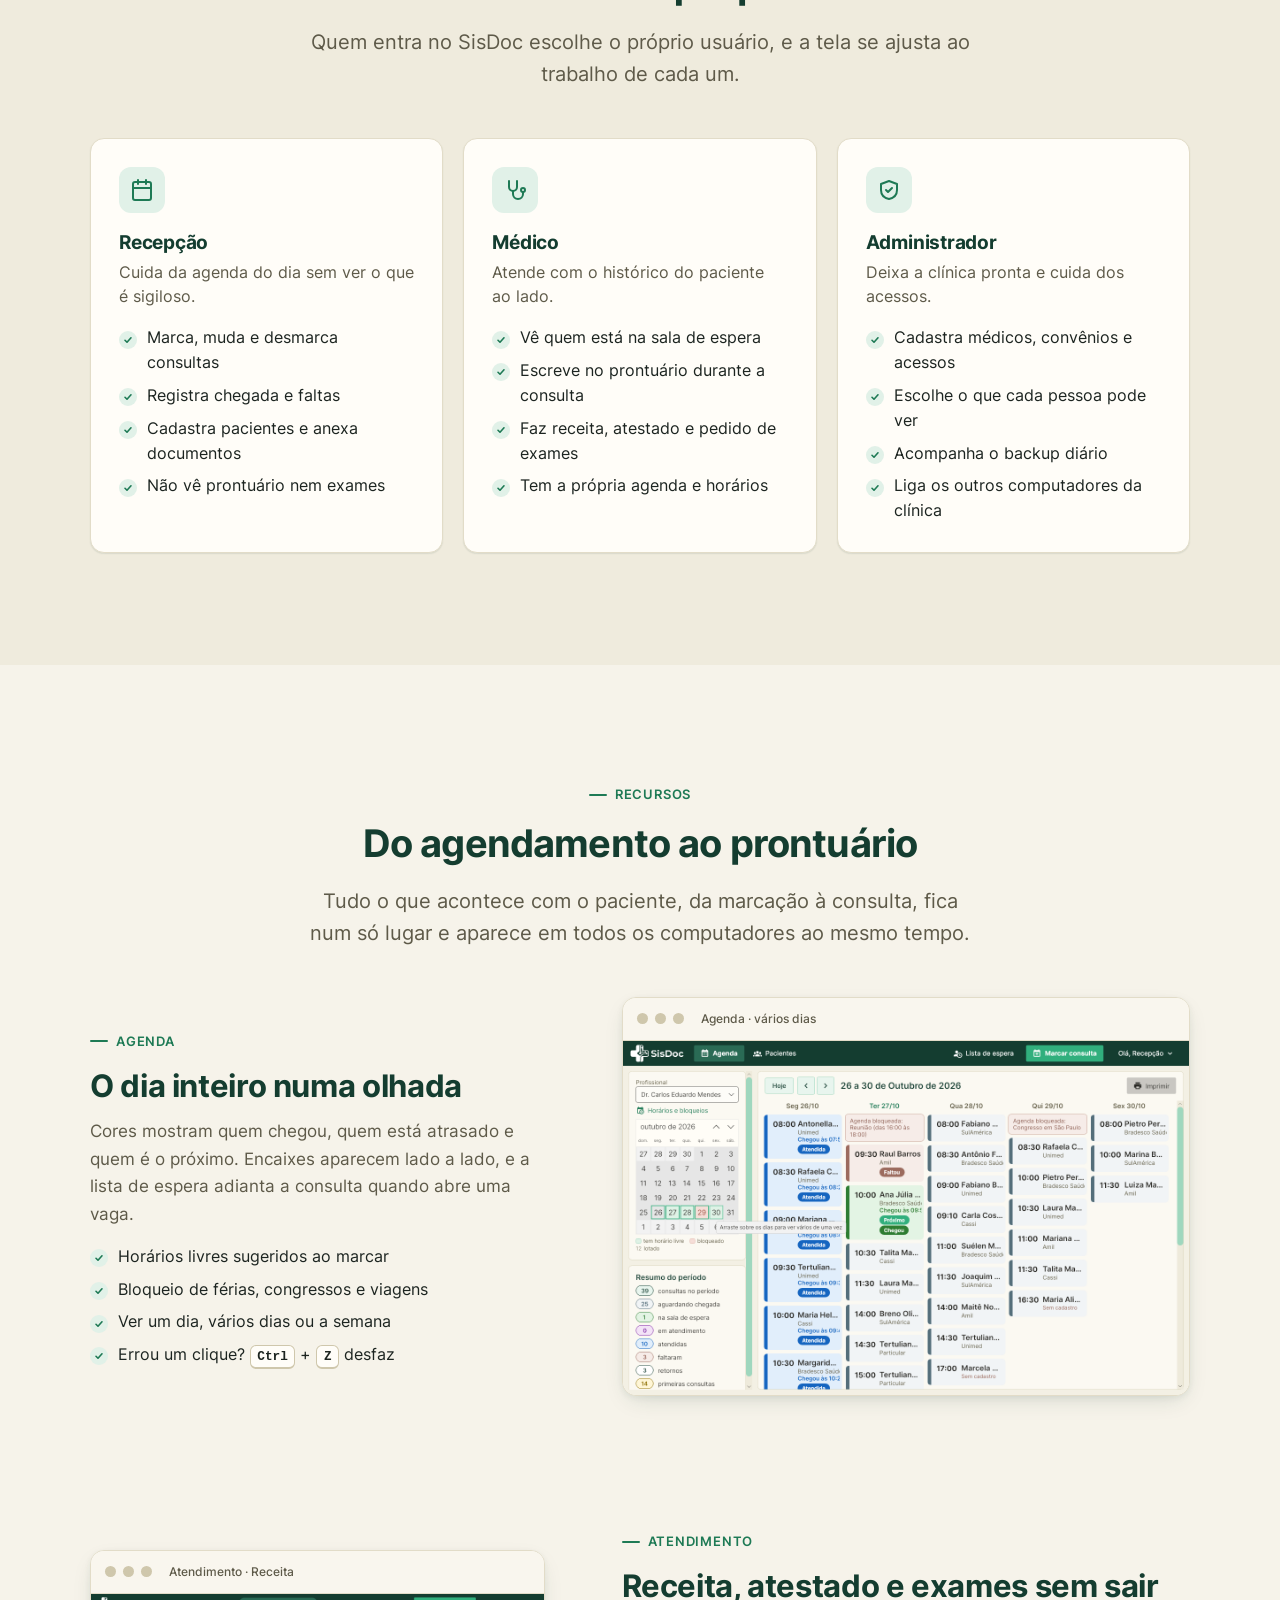
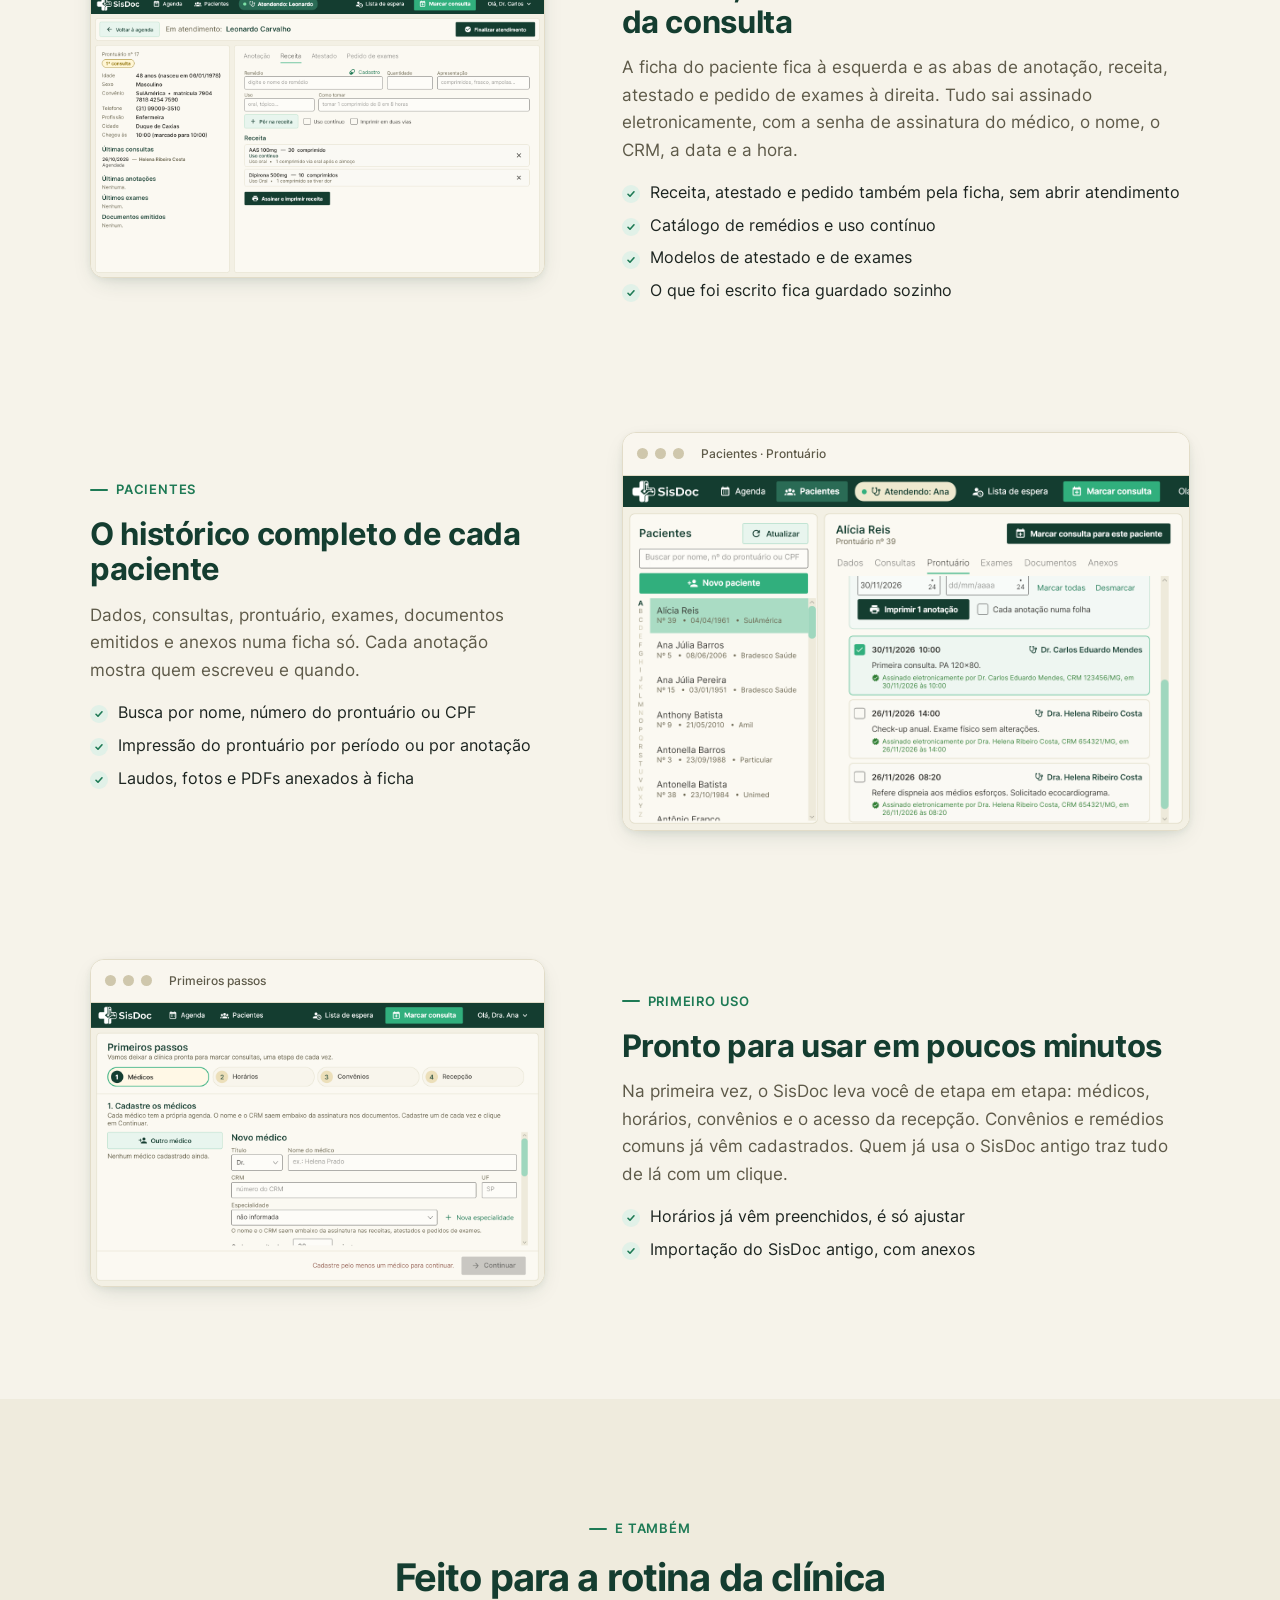
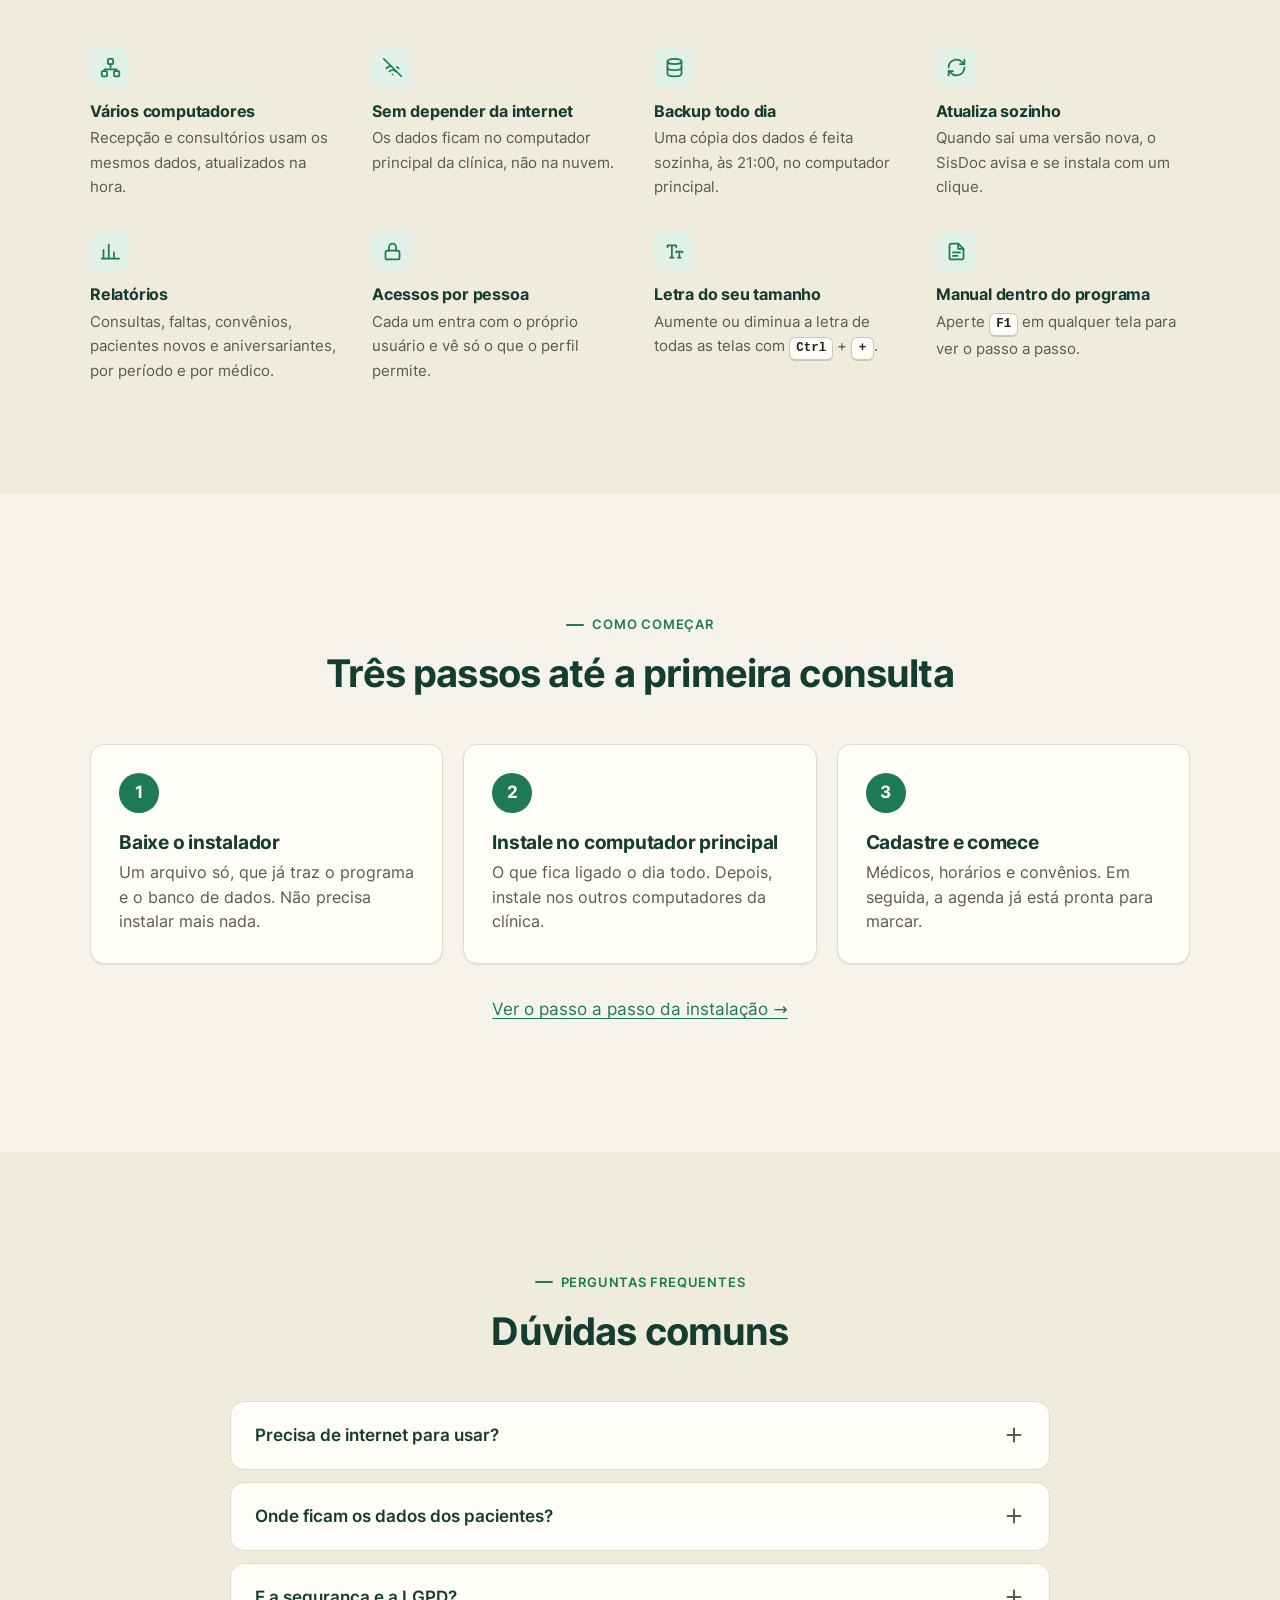
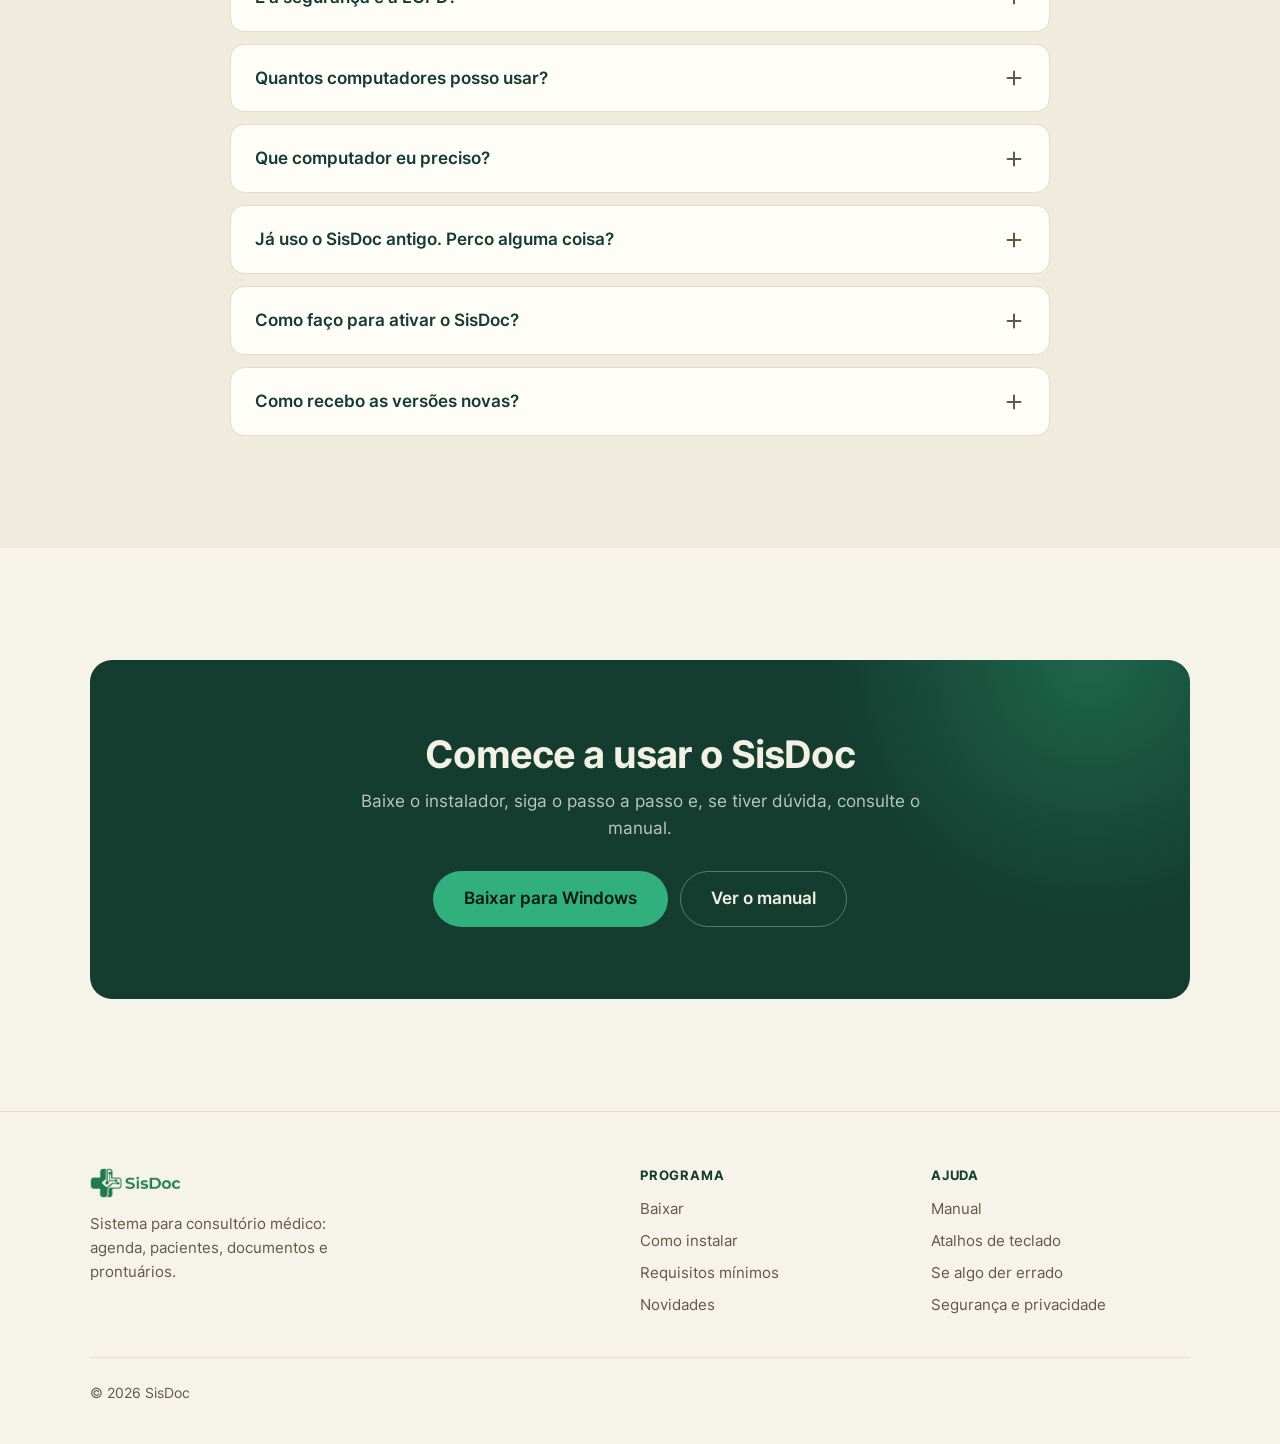
==== commit a9ae1340: "Site atualizado a partir de 89ddc9b" ====
--- a/index.html
+++ b/index.html
@@ -138,8 +138,9 @@
           <div class="feature-text">
             <p class="eyebrow">Atendimento</p>
             <h3>Receita, atestado e exames sem sair da consulta</h3>
-            <p class="lead">A ficha do paciente fica à esquerda e as abas de anotação, receita, atestado e pedido de exames à direita. Os documentos saem prontos para o papel timbrado, com o nome e o CRM do médico.</p>
-            <ul class="checklist">
+            <p class="lead">A ficha do paciente fica à esquerda e as abas de anotação, receita, atestado e pedido de exames à direita. Tudo sai assinado eletronicamente, com a senha de assinatura do médico, o nome, o CRM, a data e a hora.</p>
+            <ul class="checklist">
+              <li>Receita, atestado e pedido também pela ficha, sem abrir atendimento</li>
               <li>Catálogo de remédios e uso contínuo</li>
               <li>Modelos de atestado e de exames</li>
               <li>O que foi escrito fica guardado sozinho</li>
@@ -172,7 +173,7 @@
           <div class="feature-text">
             <p class="eyebrow">Primeiro uso</p>
             <h3>Pronto para usar em poucos minutos</h3>
-            <p class="lead">Na primeira vez, o SisDoc mostra o que falta cadastrar: médicos, horários, convênios e o acesso da recepção. Quem já usa o SisDoc antigo traz tudo de lá com um clique.</p>
+            <p class="lead">Na primeira vez, o SisDoc leva você de etapa em etapa: médicos, horários, convênios e o acesso da recepção. Convênios e remédios comuns já vêm cadastrados. Quem já usa o SisDoc antigo traz tudo de lá com um clique.</p>
             <ul class="checklist">
               <li>Horários já vêm preenchidos, é só ajustar</li>
               <li>Importação do SisDoc antigo, com anexos</li>
@@ -294,7 +295,7 @@
           </details>
           <details class="reveal">
             <summary>Como faço para ativar o SisDoc?</summary>
-            <div><p>Na primeira vez em cada computador, aparece a tela <b>Ativar o SisDoc neste computador</b>. A ativação é feita pelo responsável pelo SisDoc, uma vez só: chame-o na hora de instalar.</p></div>
+            <div><p>O instalador pede o e-mail e a senha de licença, uma vez em cada computador. Quem tem esses dados é o responsável pelo SisDoc: chame-o na hora de instalar.</p></div>
           </details>
           <details class="reveal">
             <summary>Como recebo as versões novas?</summary>
